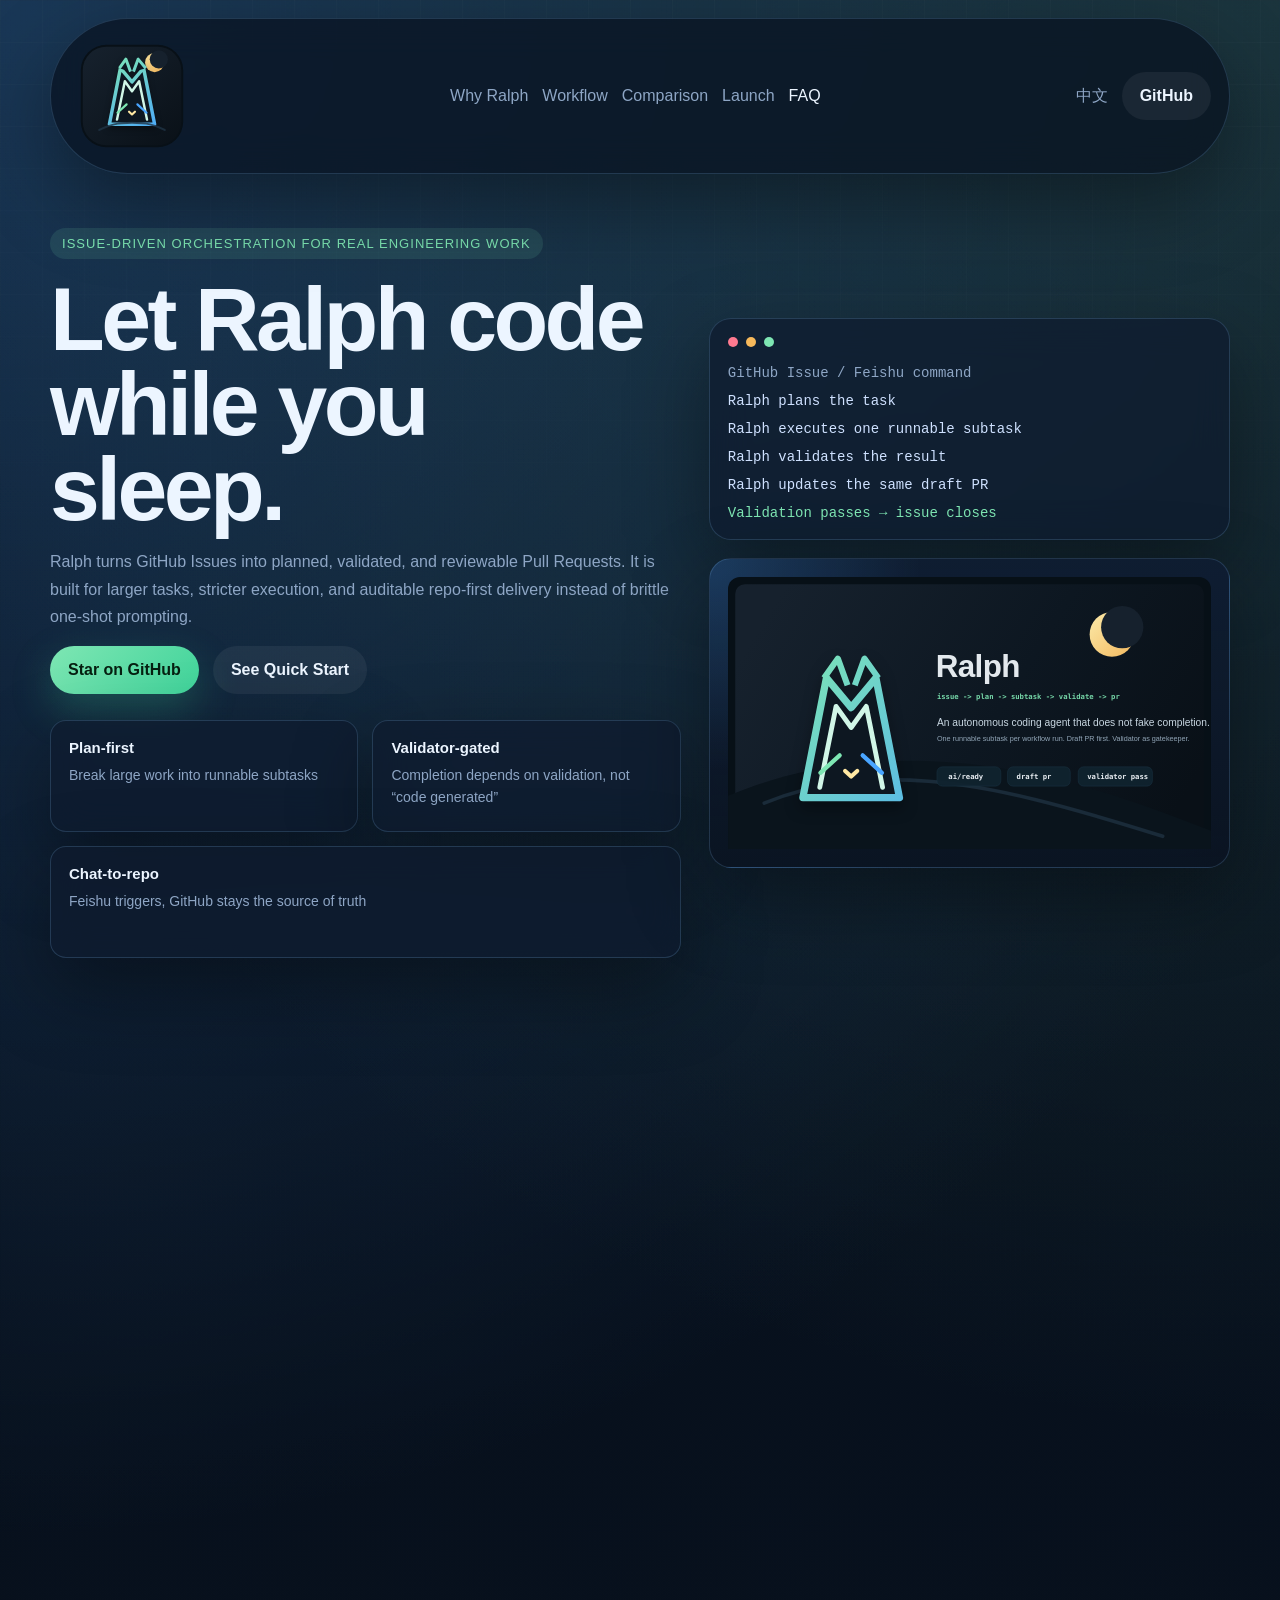
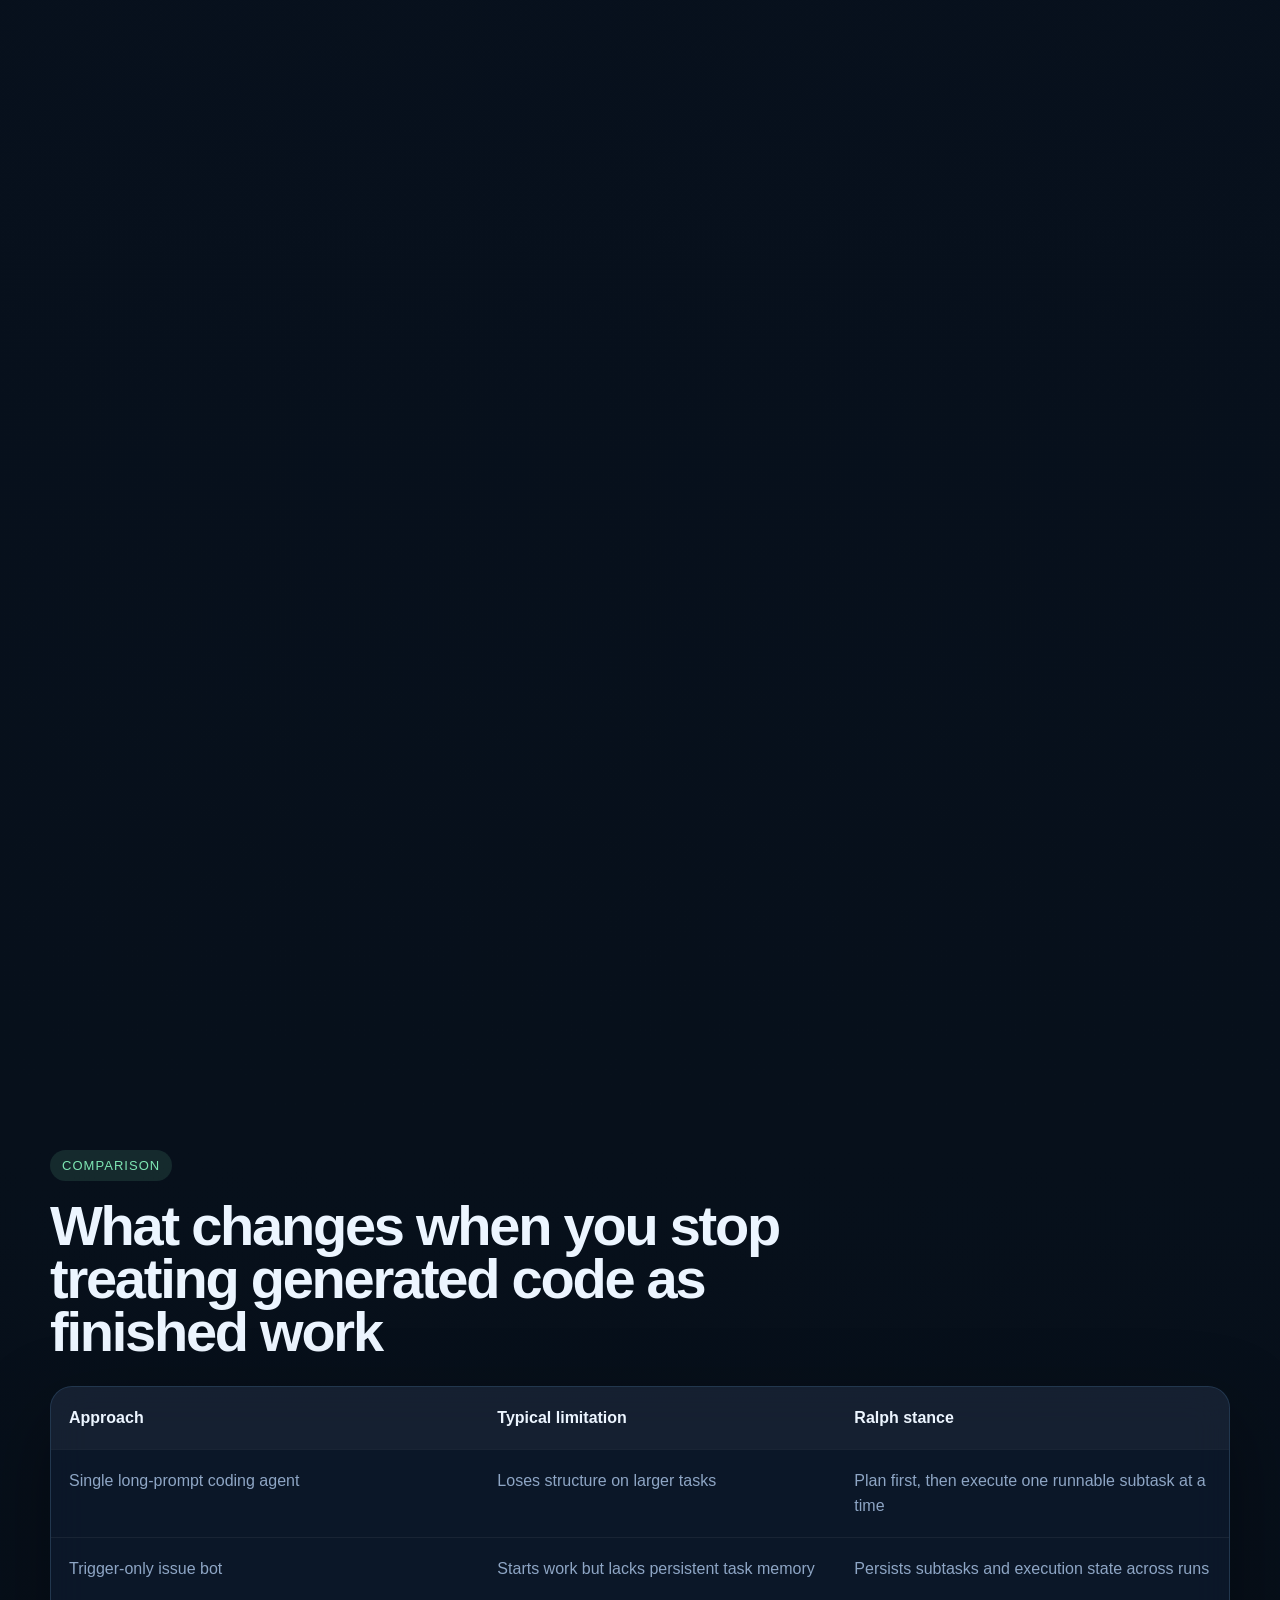
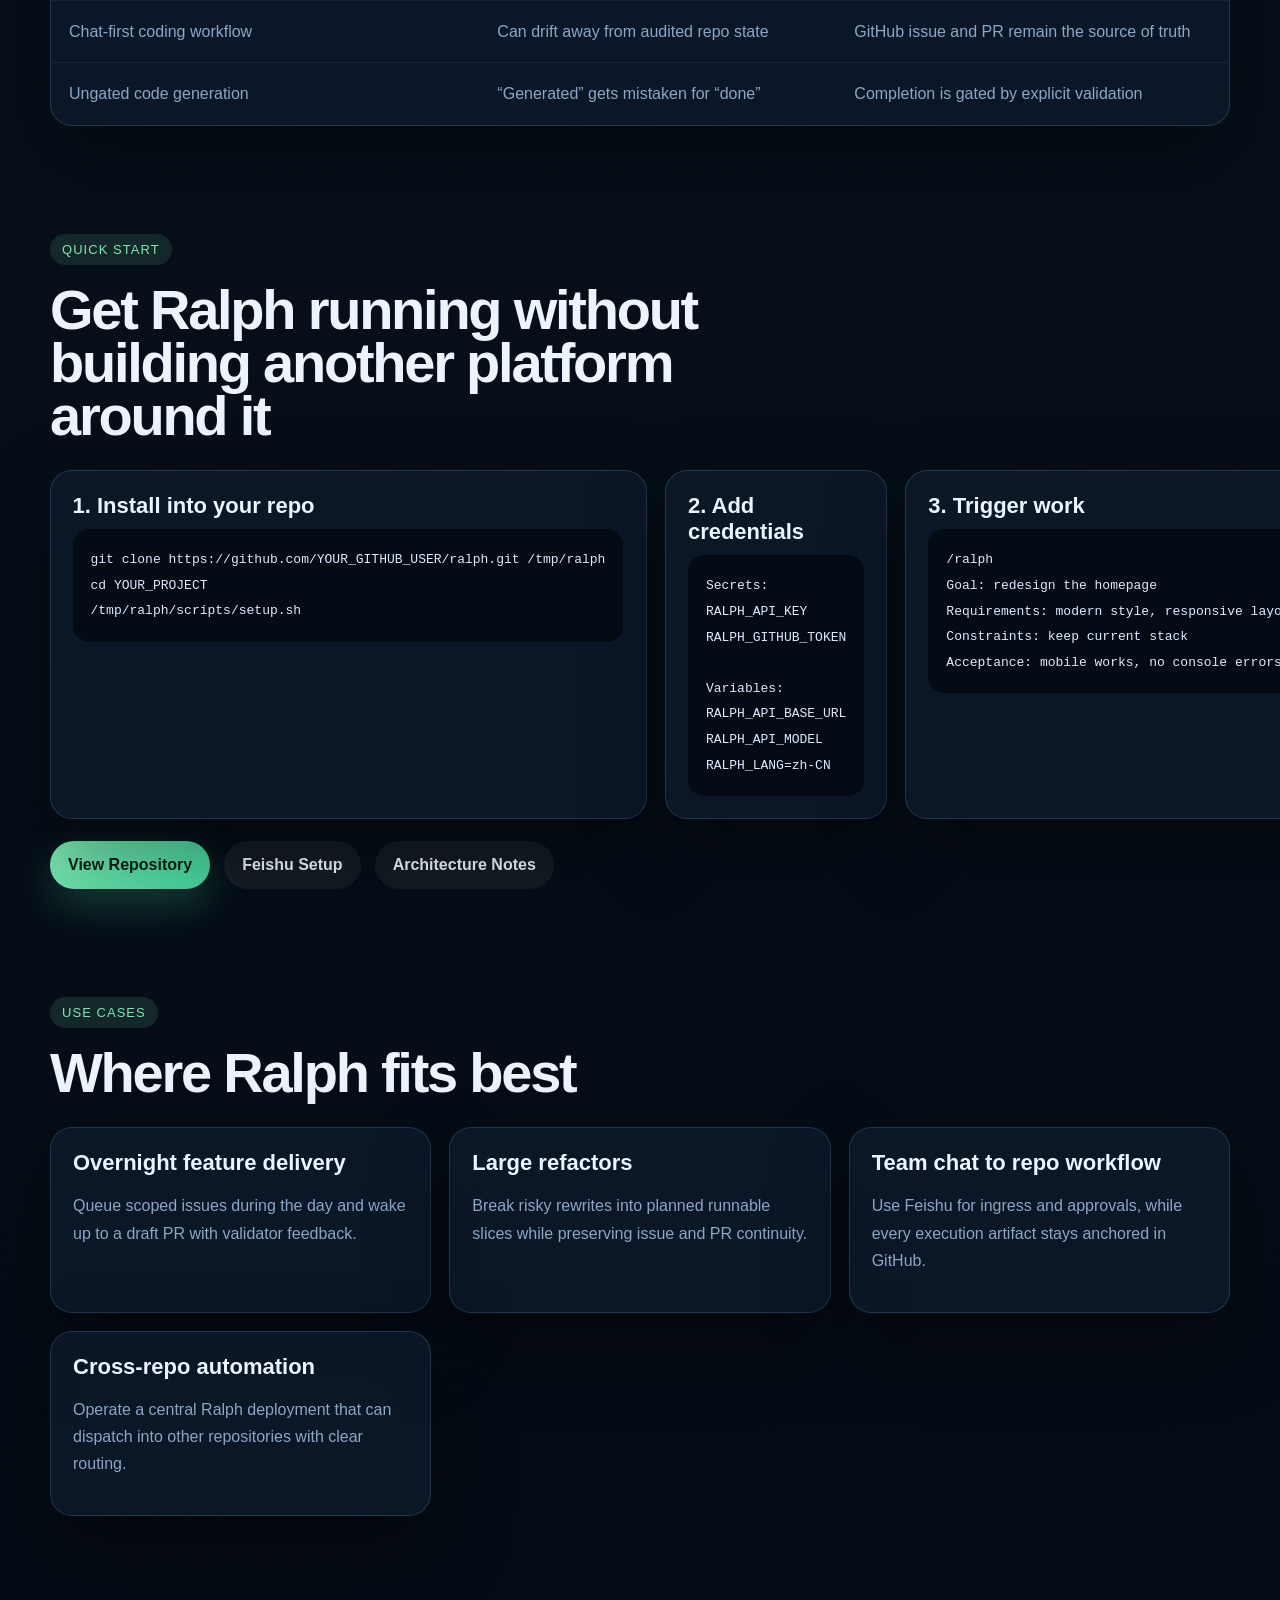
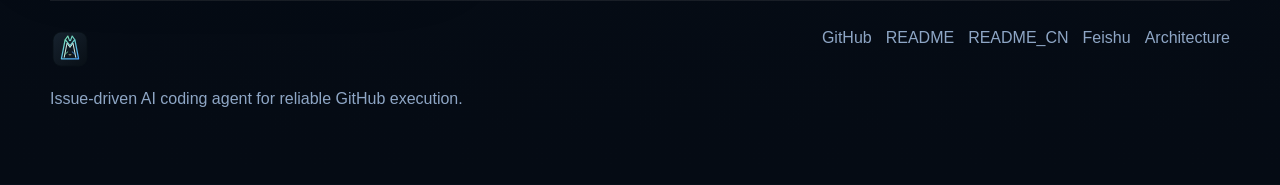
==== docs/index.html @ e4748a73 "feat: add GitHub Pages product site" ====
<!DOCTYPE html>
<html lang="en">
  <head>
    <meta charset="utf-8" />
    <meta name="viewport" content="width=device-width, initial-scale=1" />
    <title>Ralph | Issue-Driven AI Coding Agent</title>
    <meta
      name="description"
      content="Ralph turns GitHub Issues into planned, validated, and reviewable Pull Requests with a stricter engineering loop."
    />
    <meta property="og:title" content="Ralph | Issue-Driven AI Coding Agent" />
    <meta
      property="og:description"
      content="Plan first, execute one runnable subtask per run, validate before completion, and keep GitHub as the source of truth."
    />
    <meta property="og:type" content="website" />
    <meta property="og:image" content="./brand/png/ralph-social.png" />
    <meta name="theme-color" content="#08111f" />
    <link rel="icon" href="./brand/ralph-mark.svg" type="image/svg+xml" />
    <link rel="stylesheet" href="./styles.css" />
  </head>
  <body>
    <div class="site-shell">
      <header class="topbar" id="top">
        <a class="brand" href="#top" aria-label="Ralph home">
          <img src="./brand/ralph-logo.svg" alt="Ralph" />
        </a>
        <button class="nav-toggle" type="button" aria-expanded="false" aria-label="Toggle navigation">
          <span></span>
          <span></span>
        </button>
        <nav class="nav">
          <a href="#why">Why Ralph</a>
          <a href="#workflow">Workflow</a>
          <a href="#comparison">Comparison</a>
          <a href="#launch">Launch</a>
          <a href="#faq">FAQ</a>
        </nav>
        <div class="topbar-actions">
          <a class="ghost-link" href="../README_CN.md">中文</a>
          <a class="button button-secondary" href="https://github.com/BearstOzawa/ralph">GitHub</a>
        </div>
      </header>

      <main>
        <section class="hero section reveal" id="hero">
          <div class="hero-copy">
            <div class="eyebrow">Issue-driven orchestration for real engineering work</div>
            <h1>Let Ralph code while you sleep.</h1>
            <p class="hero-text">
              Ralph turns GitHub Issues into planned, validated, and reviewable Pull Requests. It is built for
              larger tasks, stricter execution, and auditable repo-first delivery instead of brittle one-shot prompting.
            </p>
            <div class="hero-actions">
              <a class="button" href="https://github.com/BearstOzawa/ralph">Star on GitHub</a>
              <a class="button button-secondary" href="#launch">See Quick Start</a>
            </div>
            <ul class="hero-meta">
              <li><strong>Plan-first</strong><span>Break large work into runnable subtasks</span></li>
              <li><strong>Validator-gated</strong><span>Completion depends on validation, not “code generated”</span></li>
              <li><strong>Chat-to-repo</strong><span>Feishu triggers, GitHub stays the source of truth</span></li>
            </ul>
          </div>
          <div class="hero-panel">
            <div class="hero-card terminal-card">
              <div class="terminal-bar">
                <span></span><span></span><span></span>
              </div>
              <div class="terminal-body">
                <div class="terminal-line dim">GitHub Issue / Feishu command</div>
                <div class="terminal-line">Ralph plans the task</div>
                <div class="terminal-line">Ralph executes one runnable subtask</div>
                <div class="terminal-line">Ralph validates the result</div>
                <div class="terminal-line">Ralph updates the same draft PR</div>
                <div class="terminal-line accent">Validation passes → issue closes</div>
              </div>
            </div>
            <div class="hero-card image-card">
              <img src="./brand/ralph-hero.svg" alt="Ralph hero artwork" />
            </div>
          </div>
        </section>

        <section class="trust section reveal">
          <div class="stat">
            <span class="stat-value">Issue → PR</span>
            <span class="stat-label">A stricter engineering loop instead of a long prompt run</span>
          </div>
          <div class="stat">
            <span class="stat-value">Single runnable subtask</span>
            <span class="stat-label">Each workflow run advances one concrete step</span>
          </div>
          <div class="stat">
            <span class="stat-value">GitHub as source of truth</span>
            <span class="stat-label">Issues and PRs remain auditable at every stage</span>
          </div>
        </section>

        <section class="section reveal" id="why">
          <div class="section-heading">
            <div class="eyebrow">Why Ralph</div>
            <h2>Built for bigger tasks than a single friendly LLM loop can reliably handle</h2>
            <p>
              Ralph uses a stricter execution model: plan first, execute one runnable subtask per run, persist state,
              keep the same PR alive, and only declare success when validation passes.
            </p>
          </div>
          <div class="feature-grid">
            <article class="feature-card">
              <h3>Validator-first completion</h3>
              <p>A branch with commits is not success. Ralph gates completion on explicit validation output.</p>
            </article>
            <article class="feature-card">
              <h3>Incremental orchestration</h3>
              <p>Large tasks become runnable slices, reducing the chance of a brittle all-at-once rewrite.</p>
            </article>
            <article class="feature-card">
              <h3>Draft PR first</h3>
              <p>Work becomes visible early without pretending the task is done.</p>
            </article>
            <article class="feature-card">
              <h3>Cross-repo ready</h3>
              <p>A central Ralph deployment can dispatch to another target repo and keep routing attached.</p>
            </article>
            <article class="feature-card">
              <h3>Feishu ingress</h3>
              <p>Create, approve, reject, and track tasks from chat while GitHub remains the execution truth.</p>
            </article>
            <article class="feature-card">
              <h3>Stateful by design</h3>
              <p>Subtasks and execution snapshots persist across workflow runs, not just inside logs.</p>
            </article>
          </div>
        </section>

        <section class="section reveal" id="workflow">
          <div class="section-heading">
            <div class="eyebrow">Workflow</div>
            <h2>A practical loop for issue-driven automation</h2>
          </div>
          <div class="workflow-grid">
            <article class="workflow-step">
              <span>01</span>
              <h3>Create an issue or send a Feishu command</h3>
              <p>Describe the goal, requirements, constraints, and acceptance criteria.</p>
            </article>
            <article class="workflow-step">
              <span>02</span>
              <h3>Generate an execution plan</h3>
              <p>Ralph decomposes larger work into subtasks and can pause for approval.</p>
            </article>
            <article class="workflow-step">
              <span>03</span>
              <h3>Execute one runnable subtask</h3>
              <p>Each run makes one defensible change instead of trying to finish the whole project at once.</p>
            </article>
            <article class="workflow-step">
              <span>04</span>
              <h3>Validate, update PR, continue</h3>
              <p>The same draft PR evolves until validation passes and the issue is ready to close.</p>
            </article>
          </div>
          <div class="architecture-card">
            <div class="arch-node">User / Team</div>
            <div class="arch-arrow"></div>
            <div class="arch-node">GitHub Issue / Feishu</div>
            <div class="arch-arrow"></div>
            <div class="arch-node">GitHub Actions</div>
            <div class="arch-arrow"></div>
            <div class="arch-node">Planner → Execution → Validator → PR</div>
          </div>
        </section>

        <section class="section reveal" id="comparison">
          <div class="section-heading">
            <div class="eyebrow">Comparison</div>
            <h2>What changes when you stop treating generated code as finished work</h2>
          </div>
          <div class="comparison-table">
            <div class="table-row table-head">
              <div>Approach</div>
              <div>Typical limitation</div>
              <div>Ralph stance</div>
            </div>
            <div class="table-row">
              <div>Single long-prompt coding agent</div>
              <div>Loses structure on larger tasks</div>
              <div>Plan first, then execute one runnable subtask at a time</div>
            </div>
            <div class="table-row">
              <div>Trigger-only issue bot</div>
              <div>Starts work but lacks persistent task memory</div>
              <div>Persists subtasks and execution state across runs</div>
            </div>
            <div class="table-row">
              <div>Chat-first coding workflow</div>
              <div>Can drift away from audited repo state</div>
              <div>GitHub issue and PR remain the source of truth</div>
            </div>
            <div class="table-row">
              <div>Ungated code generation</div>
              <div>“Generated” gets mistaken for “done”</div>
              <div>Completion is gated by explicit validation</div>
            </div>
          </div>
        </section>

        <section class="section reveal" id="launch">
          <div class="section-heading">
            <div class="eyebrow">Quick Start</div>
            <h2>Get Ralph running without building another platform around it</h2>
          </div>
          <div class="launch-grid">
            <article class="launch-card">
              <h3>1. Install into your repo</h3>
              <pre><code>git clone https://github.com/YOUR_GITHUB_USER/ralph.git /tmp/ralph
cd YOUR_PROJECT
/tmp/ralph/scripts/setup.sh</code></pre>
            </article>
            <article class="launch-card">
              <h3>2. Add credentials</h3>
              <pre><code>Secrets:
RALPH_API_KEY
RALPH_GITHUB_TOKEN

Variables:
RALPH_API_BASE_URL
RALPH_API_MODEL
RALPH_LANG=zh-CN</code></pre>
            </article>
            <article class="launch-card">
              <h3>3. Trigger work</h3>
              <pre><code>/ralph
Goal: redesign the homepage
Requirements: modern style, responsive layout
Constraints: keep current stack
Acceptance: mobile works, no console errors</code></pre>
            </article>
          </div>
          <div class="cta-strip">
            <a class="button" href="https://github.com/BearstOzawa/ralph">View Repository</a>
            <a class="button button-secondary" href="../feishu/README.md">Feishu Setup</a>
            <a class="button button-secondary" href="./rearchitecture-plan.md">Architecture Notes</a>
          </div>
        </section>

        <section class="section reveal" id="faq">
          <div class="section-heading">
            <div class="eyebrow">Use Cases</div>
            <h2>Where Ralph fits best</h2>
          </div>
          <div class="faq-grid">
            <article class="faq-card">
              <h3>Overnight feature delivery</h3>
              <p>Queue scoped issues during the day and wake up to a draft PR with validator feedback.</p>
            </article>
            <article class="faq-card">
              <h3>Large refactors</h3>
              <p>Break risky rewrites into planned runnable slices while preserving issue and PR continuity.</p>
            </article>
            <article class="faq-card">
              <h3>Team chat to repo workflow</h3>
              <p>Use Feishu for ingress and approvals, while every execution artifact stays anchored in GitHub.</p>
            </article>
            <article class="faq-card">
              <h3>Cross-repo automation</h3>
              <p>Operate a central Ralph deployment that can dispatch into other repositories with clear routing.</p>
            </article>
          </div>
        </section>
      </main>

      <footer class="footer">
        <div>
          <img src="./brand/ralph-mark.svg" alt="" />
          <p>Issue-driven AI coding agent for reliable GitHub execution.</p>
        </div>
        <div class="footer-links">
          <a href="https://github.com/BearstOzawa/ralph">GitHub</a>
          <a href="../README.md">README</a>
          <a href="../README_CN.md">README_CN</a>
          <a href="../feishu/README.md">Feishu</a>
          <a href="./rearchitecture-plan.md">Architecture</a>
        </div>
      </footer>
    </div>

    <script src="./app.js"></script>
  </body>
</html>
---- docs/styles.css ----
:root {
  --bg: #08111f;
  --bg-soft: #101d31;
  --panel: rgba(14, 27, 46, 0.72);
  --panel-strong: rgba(16, 32, 54, 0.92);
  --border: rgba(141, 197, 255, 0.18);
  --text: #ecf5ff;
  --muted: #8ea6c5;
  --primary: #7ee6b3;
  --primary-strong: #3fd39a;
  --accent: #49a5ff;
  --warm: #f7b95b;
  --shadow: 0 30px 80px rgba(0, 0, 0, 0.38);
  --radius-xl: 30px;
  --radius-lg: 22px;
  --radius-md: 16px;
  --content: 1180px;
}

* {
  box-sizing: border-box;
}

html {
  scroll-behavior: smooth;
}

body {
  margin: 0;
  color: var(--text);
  background:
    radial-gradient(circle at top left, rgba(73, 165, 255, 0.24), transparent 30%),
    radial-gradient(circle at top right, rgba(126, 230, 179, 0.14), transparent 28%),
    linear-gradient(180deg, #08111f 0%, #07101b 55%, #050b14 100%);
  font-family: "Inter", "Segoe UI", sans-serif;
}

body::before {
  content: "";
  position: fixed;
  inset: 0;
  pointer-events: none;
  background-image:
    linear-gradient(rgba(255, 255, 255, 0.03) 1px, transparent 1px),
    linear-gradient(90deg, rgba(255, 255, 255, 0.03) 1px, transparent 1px);
  background-size: 42px 42px;
  mask-image: linear-gradient(180deg, rgba(0, 0, 0, 0.55), transparent 80%);
}

a {
  color: inherit;
  text-decoration: none;
}

img {
  max-width: 100%;
  display: block;
}

.site-shell {
  width: min(calc(100% - 32px), var(--content));
  margin: 0 auto;
  padding-bottom: 48px;
}

.topbar {
  position: sticky;
  top: 18px;
  z-index: 10;
  display: flex;
  align-items: center;
  justify-content: space-between;
  gap: 24px;
  margin-top: 18px;
  padding: 14px 18px;
  border: 1px solid var(--border);
  border-radius: 999px;
  background: rgba(8, 17, 31, 0.72);
  backdrop-filter: blur(18px);
  box-shadow: var(--shadow);
}

.brand img {
  width: 126px;
}

.nav,
.topbar-actions,
.hero-actions,
.cta-strip,
.footer-links,
.hero-meta {
  display: flex;
  align-items: center;
  gap: 14px;
}

.nav a,
.ghost-link,
.footer-links a {
  color: var(--muted);
  transition: color 160ms ease;
}

.nav a:hover,
.nav a.is-active,
.ghost-link:hover,
.footer-links a:hover {
  color: var(--text);
}

.nav-toggle {
  display: none;
  flex-direction: column;
  gap: 5px;
  border: 0;
  background: transparent;
  padding: 0;
}

.nav-toggle span {
  width: 20px;
  height: 2px;
  background: var(--text);
  border-radius: 999px;
}

.section {
  padding: 54px 0;
}

.hero {
  display: grid;
  grid-template-columns: 1.15fr 0.95fr;
  gap: 28px;
  align-items: center;
  min-height: calc(100vh - 138px);
}

.eyebrow {
  display: inline-flex;
  padding: 8px 12px;
  border-radius: 999px;
  background: rgba(126, 230, 179, 0.12);
  color: var(--primary);
  font-size: 13px;
  letter-spacing: 0.08em;
  text-transform: uppercase;
}

.hero h1,
.section-heading h2 {
  margin: 18px 0 12px;
  line-height: 0.95;
  letter-spacing: -0.04em;
}

.hero h1 {
  max-width: 12ch;
  font-size: clamp(52px, 7vw, 94px);
}

.hero-text,
.section-heading p,
.feature-card p,
.workflow-step p,
.faq-card p,
.footer p {
  color: var(--muted);
  line-height: 1.7;
}

.hero-meta {
  flex-wrap: wrap;
  list-style: none;
  padding: 0;
  margin: 26px 0 0;
}

.hero-meta li,
.stat,
.feature-card,
.workflow-step,
.launch-card,
.faq-card,
.hero-card,
.architecture-card,
.comparison-table {
  border: 1px solid var(--border);
  background: var(--panel);
  backdrop-filter: blur(18px);
  box-shadow: var(--shadow);
}

.hero-meta li {
  flex: 1 1 220px;
  min-height: 112px;
  padding: 18px;
  border-radius: var(--radius-md);
}

.hero-meta strong {
  display: block;
  margin-bottom: 8px;
  font-size: 15px;
}

.hero-meta span {
  color: var(--muted);
  font-size: 14px;
  line-height: 1.6;
}

.hero-panel {
  position: relative;
  display: grid;
  gap: 18px;
}

.hero-card,
.feature-card,
.workflow-step,
.launch-card,
.faq-card {
  border-radius: var(--radius-lg);
}

.terminal-card {
  padding: 18px;
}

.terminal-bar {
  display: flex;
  gap: 8px;
  margin-bottom: 18px;
}

.terminal-bar span {
  width: 10px;
  height: 10px;
  border-radius: 50%;
  background: rgba(255, 255, 255, 0.24);
}

.terminal-bar span:nth-child(1) {
  background: #ff7a90;
}

.terminal-bar span:nth-child(2) {
  background: #f7b95b;
}

.terminal-bar span:nth-child(3) {
  background: #7ee6b3;
}

.terminal-body {
  display: grid;
  gap: 12px;
  font-family: "SFMono-Regular", Consolas, monospace;
  font-size: 14px;
}

.terminal-line {
  color: #cfe1ff;
}

.terminal-line.dim {
  color: var(--muted);
}

.terminal-line.accent {
  color: var(--primary);
}

.image-card {
  overflow: hidden;
  padding: 18px;
  background:
    radial-gradient(circle at top left, rgba(73, 165, 255, 0.22), transparent 35%),
    linear-gradient(180deg, rgba(15, 29, 50, 0.96), rgba(10, 19, 33, 0.9));
}

.trust,
.workflow-grid,
.launch-grid,
.faq-grid,
.feature-grid {
  display: grid;
  gap: 18px;
}

.trust {
  grid-template-columns: repeat(3, 1fr);
}

.stat {
  padding: 22px;
  border-radius: var(--radius-md);
}

.stat-value {
  display: block;
  margin-bottom: 10px;
  font-size: 22px;
  font-weight: 700;
}

.stat-label {
  color: var(--muted);
  line-height: 1.6;
}

.section-heading {
  max-width: 760px;
  margin-bottom: 28px;
}

.section-heading h2 {
  font-size: clamp(34px, 4.4vw, 56px);
}

.feature-grid {
  grid-template-columns: repeat(3, 1fr);
}

.feature-card,
.workflow-step,
.launch-card,
.faq-card {
  padding: 22px;
}

.feature-card h3,
.workflow-step h3,
.launch-card h3,
.faq-card h3 {
  margin: 0 0 10px;
  font-size: 22px;
}

.workflow-grid {
  grid-template-columns: repeat(4, 1fr);
}

.workflow-step span {
  display: inline-flex;
  width: 40px;
  height: 40px;
  align-items: center;
  justify-content: center;
  margin-bottom: 18px;
  border-radius: 12px;
  background: rgba(73, 165, 255, 0.16);
  color: var(--accent);
  font-weight: 700;
}

.architecture-card {
  display: grid;
  grid-template-columns: repeat(7, auto);
  align-items: center;
  justify-content: space-between;
  gap: 12px;
  margin-top: 22px;
  padding: 18px;
  border-radius: var(--radius-lg);
}

.arch-node {
  padding: 14px 16px;
  border-radius: 999px;
  background: rgba(255, 255, 255, 0.04);
  text-align: center;
}

.arch-arrow {
  height: 1px;
  min-width: 24px;
  background: linear-gradient(90deg, rgba(255,255,255,0.14), rgba(126,230,179,0.74));
}

.comparison-table {
  overflow: hidden;
  border-radius: var(--radius-lg);
}

.table-row {
  display: grid;
  grid-template-columns: 1.2fr 1fr 1.1fr;
}

.table-row > div {
  padding: 18px;
  border-top: 1px solid rgba(255, 255, 255, 0.06);
  color: var(--muted);
  line-height: 1.6;
}

.table-head > div {
  border-top: 0;
  color: var(--text);
  font-weight: 700;
  background: rgba(255, 255, 255, 0.04);
}

pre {
  margin: 0;
  padding: 18px;
  overflow: auto;
  border-radius: var(--radius-md);
  background: rgba(4, 11, 19, 0.92);
  color: #dbebff;
  font-family: "SFMono-Regular", Consolas, monospace;
  line-height: 1.6;
}

.launch-grid,
.faq-grid {
  grid-template-columns: repeat(3, 1fr);
}

.cta-strip {
  flex-wrap: wrap;
  margin-top: 22px;
}

.button {
  display: inline-flex;
  align-items: center;
  justify-content: center;
  min-height: 48px;
  padding: 0 18px;
  border-radius: 999px;
  background: linear-gradient(135deg, var(--primary), var(--primary-strong));
  color: #062011;
  font-weight: 700;
  box-shadow: 0 16px 40px rgba(63, 211, 154, 0.26);
}

.button:hover {
  transform: translateY(-1px);
}

.button-secondary {
  background: rgba(255, 255, 255, 0.06);
  color: var(--text);
  box-shadow: none;
}

.footer {
  display: flex;
  align-items: flex-start;
  justify-content: space-between;
  gap: 24px;
  margin-top: 30px;
  padding: 28px 0 8px;
  border-top: 1px solid rgba(255, 255, 255, 0.08);
}

.footer img {
  width: 40px;
  margin-bottom: 12px;
}

.reveal {
  opacity: 0;
  transform: translateY(28px);
  transition: opacity 420ms ease, transform 420ms ease;
}

.reveal.is-visible {
  opacity: 1;
  transform: translateY(0);
}

@media (max-width: 1080px) {
  .hero,
  .feature-grid,
  .workflow-grid,
  .launch-grid,
  .faq-grid,
  .trust {
    grid-template-columns: 1fr 1fr;
  }

  .hero {
    min-height: auto;
    padding-top: 40px;
  }

  .architecture-card {
    grid-template-columns: 1fr;
  }

  .arch-arrow {
    width: 1px;
    height: 28px;
    justify-self: center;
    background: linear-gradient(180deg, rgba(255,255,255,0.14), rgba(126,230,179,0.74));
  }
}

@media (max-width: 760px) {
  .site-shell {
    width: min(calc(100% - 20px), var(--content));
  }

  .topbar {
    flex-wrap: wrap;
    border-radius: 28px;
  }

  .nav-toggle {
    display: inline-flex;
    margin-left: auto;
  }

  .nav {
    display: none;
    width: 100%;
    flex-direction: column;
    align-items: flex-start;
    padding-top: 8px;
  }

  .topbar.is-open .nav {
    display: flex;
  }

  .topbar-actions {
    width: 100%;
    justify-content: space-between;
  }

  .hero,
  .feature-grid,
  .workflow-grid,
  .launch-grid,
  .faq-grid,
  .trust,
  .table-row {
    grid-template-columns: 1fr;
  }

  .hero h1 {
    max-width: none;
  }

  .footer,
  .hero-actions,
  .topbar-actions,
  .cta-strip {
    flex-direction: column;
    align-items: stretch;
  }

  .button {
    width: 100%;
  }
}
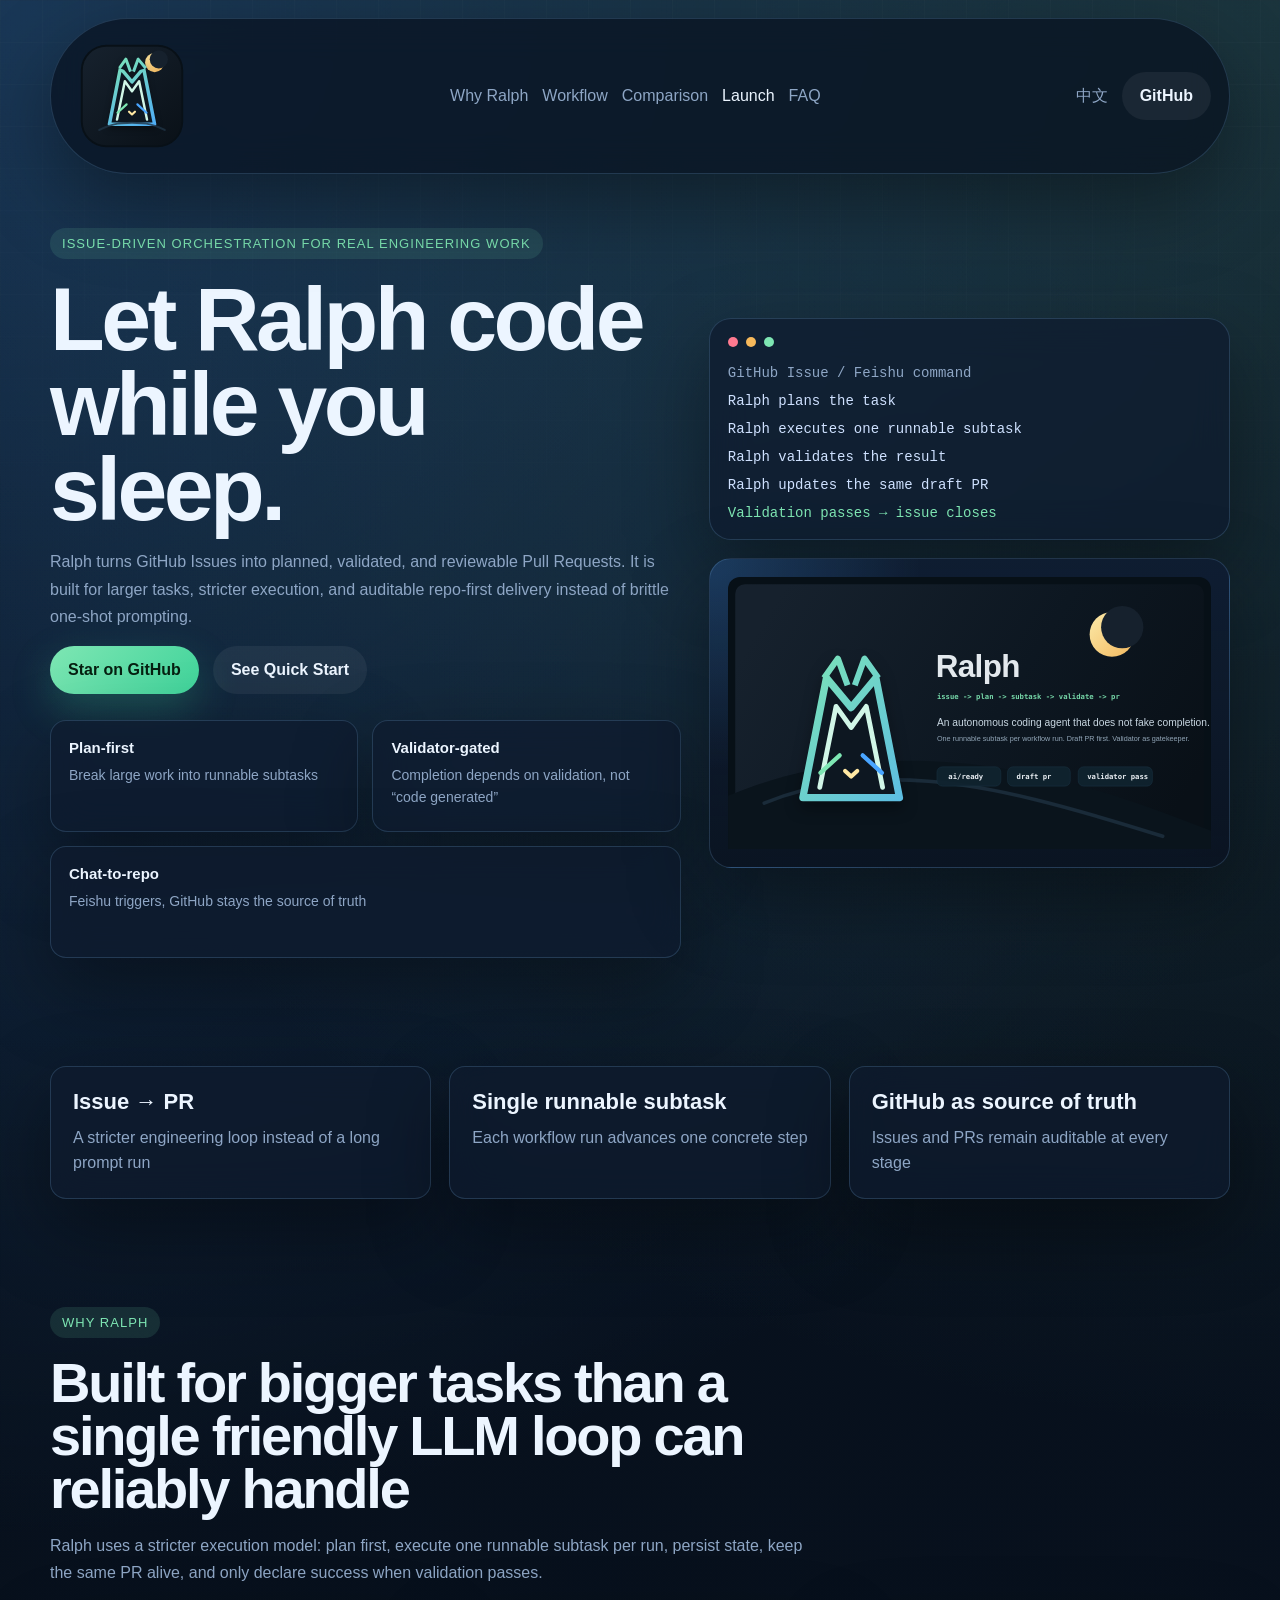
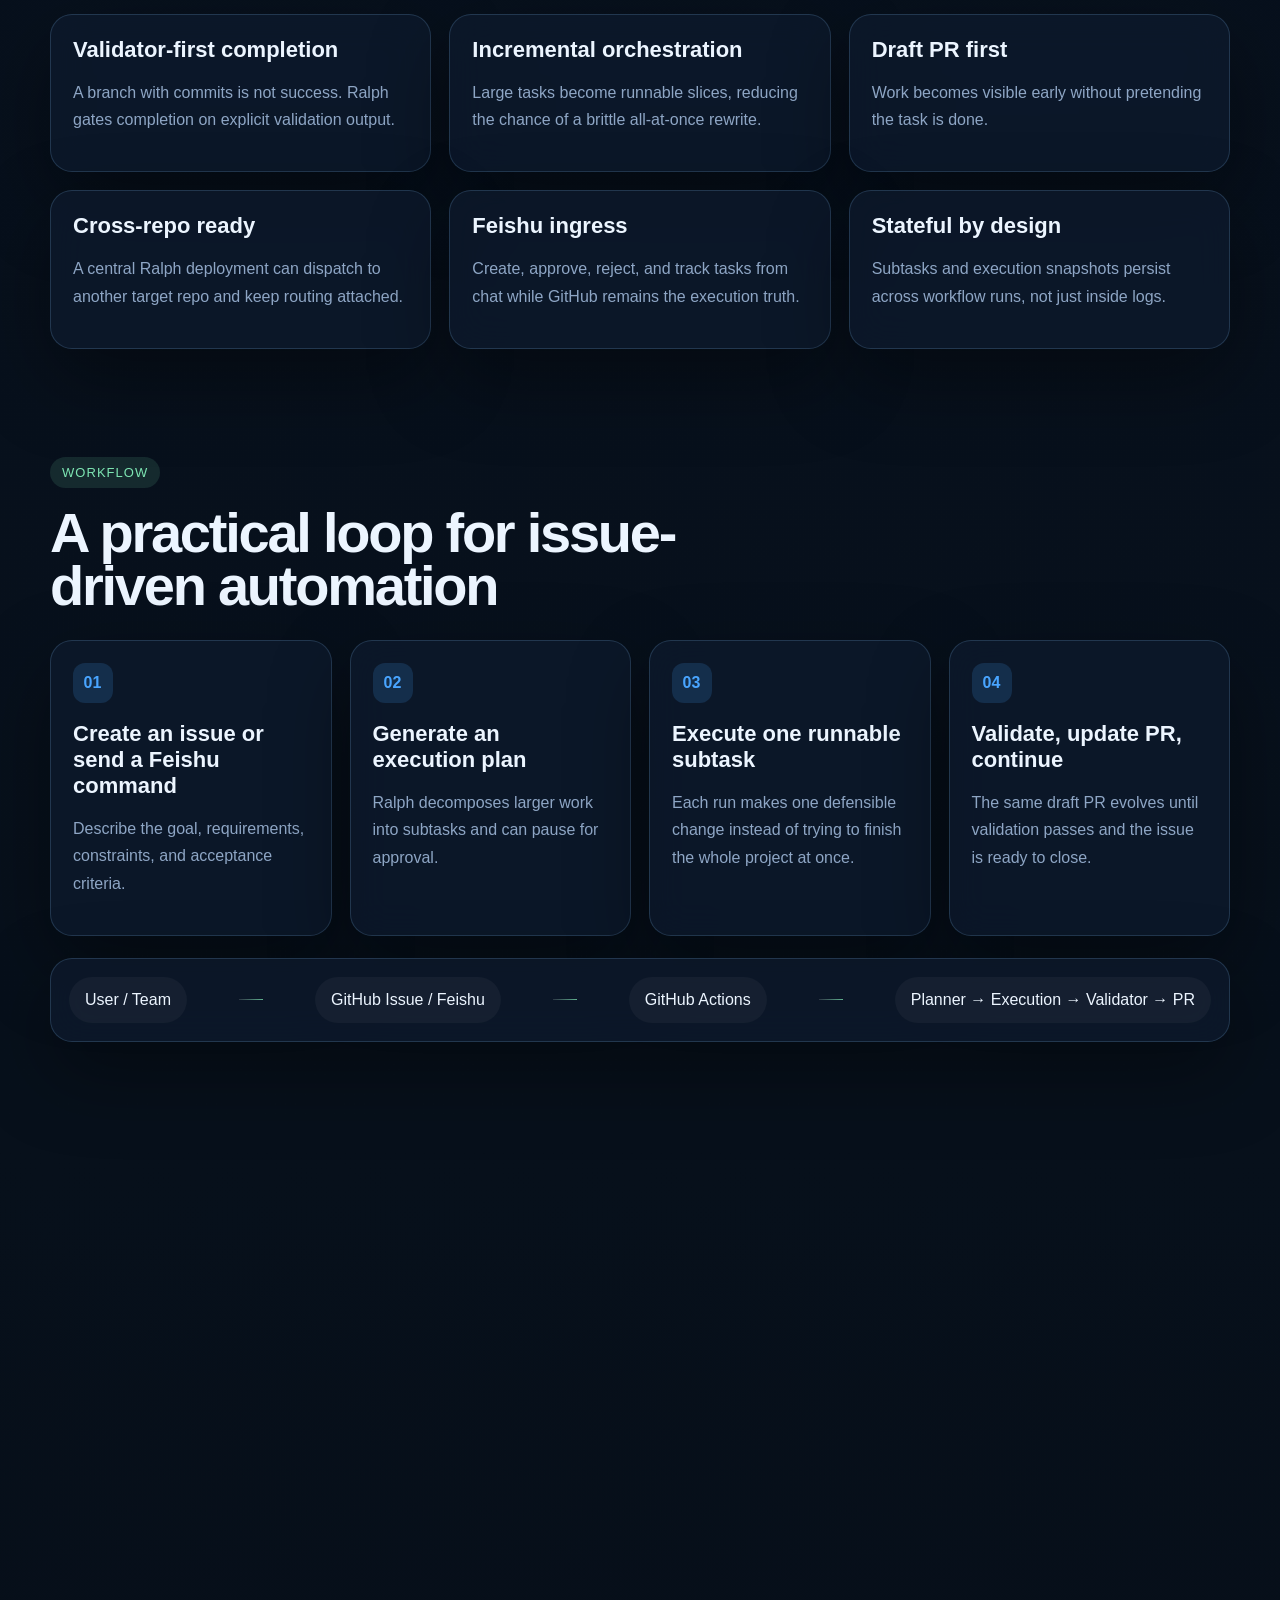
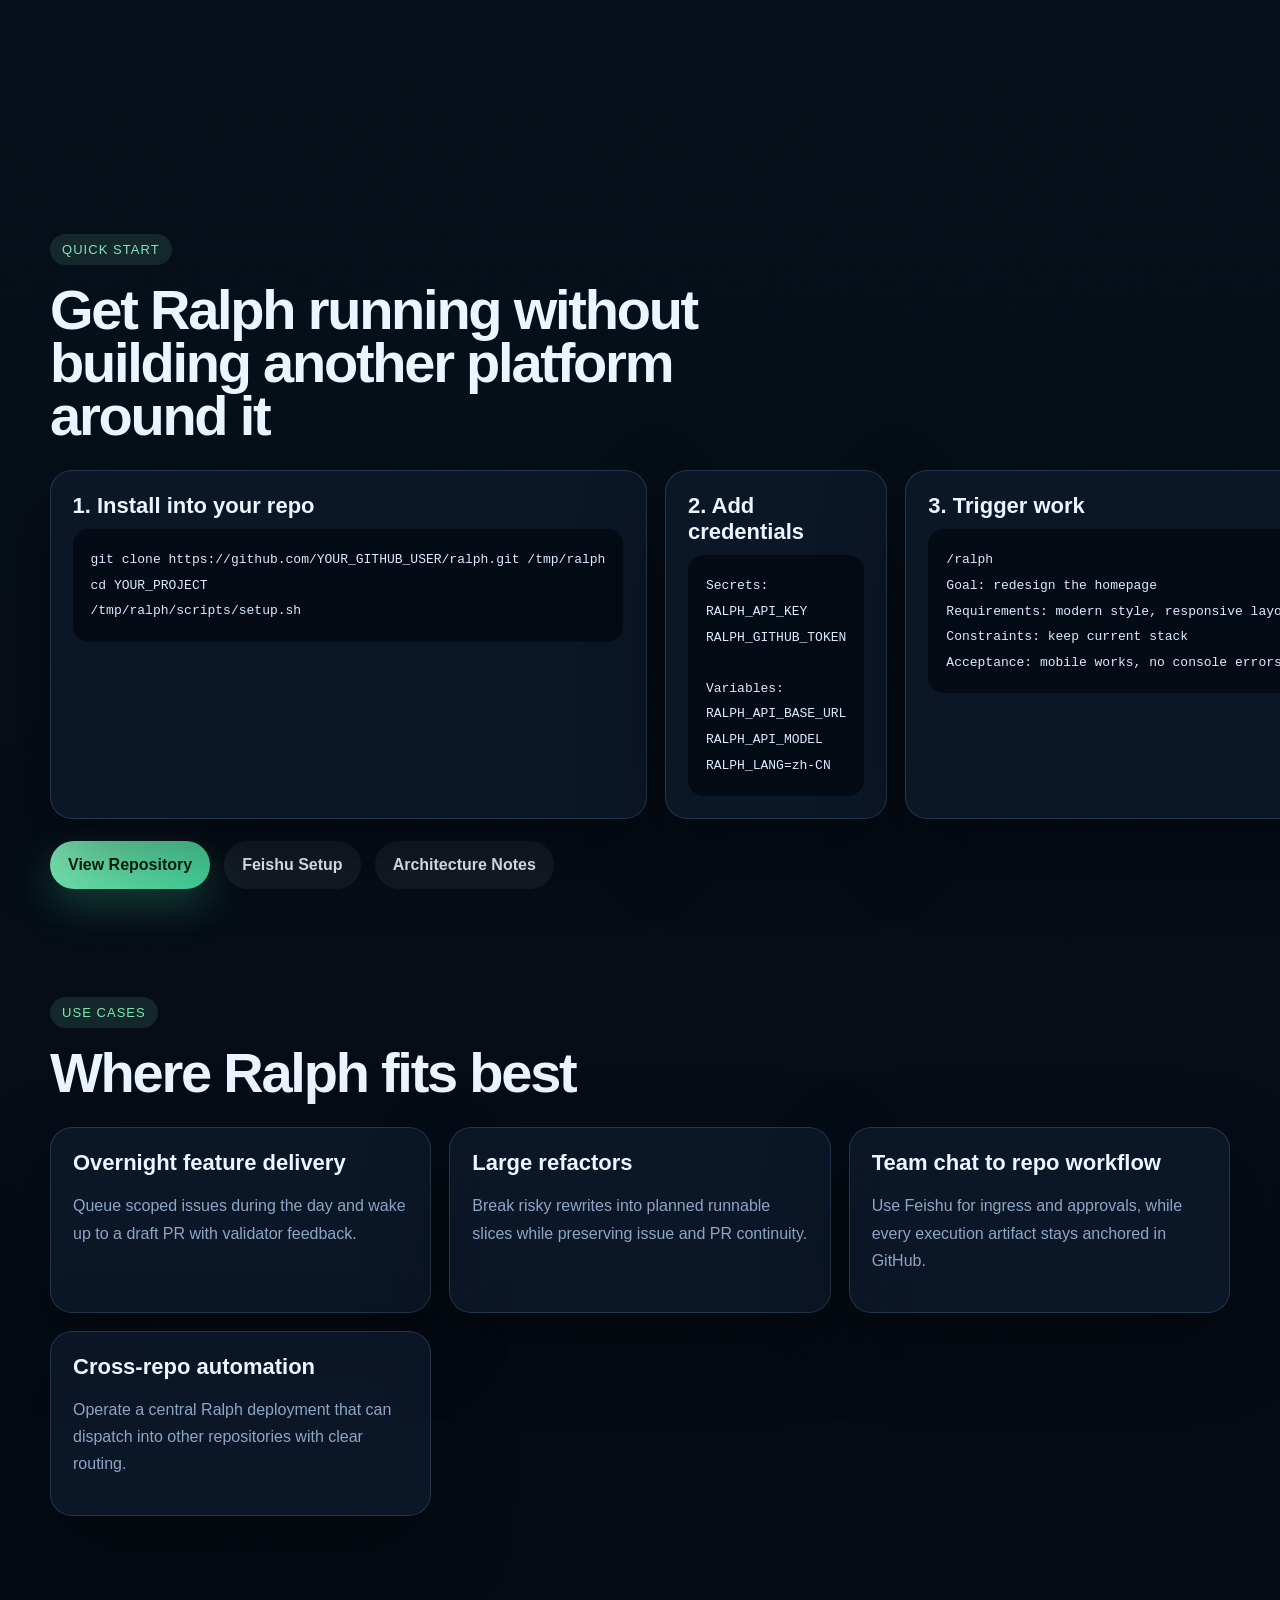
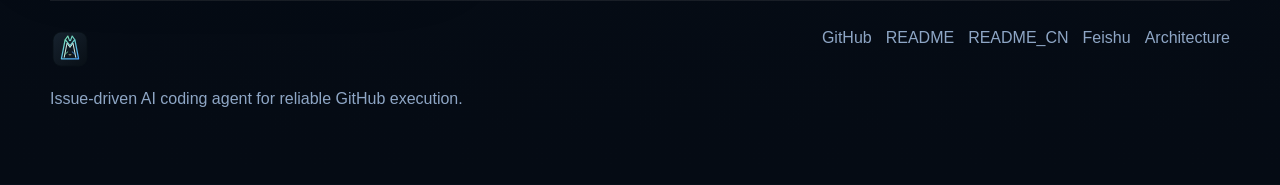
==== commit 856d2c5c: "fix: point site doc links to GitHub" ====
--- a/docs/index.html
+++ b/docs/index.html
@@ -37,7 +37,7 @@
           <a href="#faq">FAQ</a>
         </nav>
         <div class="topbar-actions">
-          <a class="ghost-link" href="../README_CN.md">中文</a>
+          <a class="ghost-link" href="https://github.com/BearstOzawa/ralph/blob/main/README_CN.md">中文</a>
           <a class="button button-secondary" href="https://github.com/BearstOzawa/ralph">GitHub</a>
         </div>
       </header>
@@ -239,8 +239,8 @@
           </div>
           <div class="cta-strip">
             <a class="button" href="https://github.com/BearstOzawa/ralph">View Repository</a>
-            <a class="button button-secondary" href="../feishu/README.md">Feishu Setup</a>
-            <a class="button button-secondary" href="./rearchitecture-plan.md">Architecture Notes</a>
+            <a class="button button-secondary" href="https://github.com/BearstOzawa/ralph/blob/main/feishu/README.md">Feishu Setup</a>
+            <a class="button button-secondary" href="https://github.com/BearstOzawa/ralph/blob/main/docs/rearchitecture-plan.md">Architecture Notes</a>
           </div>
         </section>
 
@@ -277,10 +277,10 @@
         </div>
         <div class="footer-links">
           <a href="https://github.com/BearstOzawa/ralph">GitHub</a>
-          <a href="../README.md">README</a>
-          <a href="../README_CN.md">README_CN</a>
-          <a href="../feishu/README.md">Feishu</a>
-          <a href="./rearchitecture-plan.md">Architecture</a>
+          <a href="https://github.com/BearstOzawa/ralph/blob/main/README.md">README</a>
+          <a href="https://github.com/BearstOzawa/ralph/blob/main/README_CN.md">README_CN</a>
+          <a href="https://github.com/BearstOzawa/ralph/blob/main/feishu/README.md">Feishu</a>
+          <a href="https://github.com/BearstOzawa/ralph/blob/main/docs/rearchitecture-plan.md">Architecture</a>
         </div>
       </footer>
     </div>
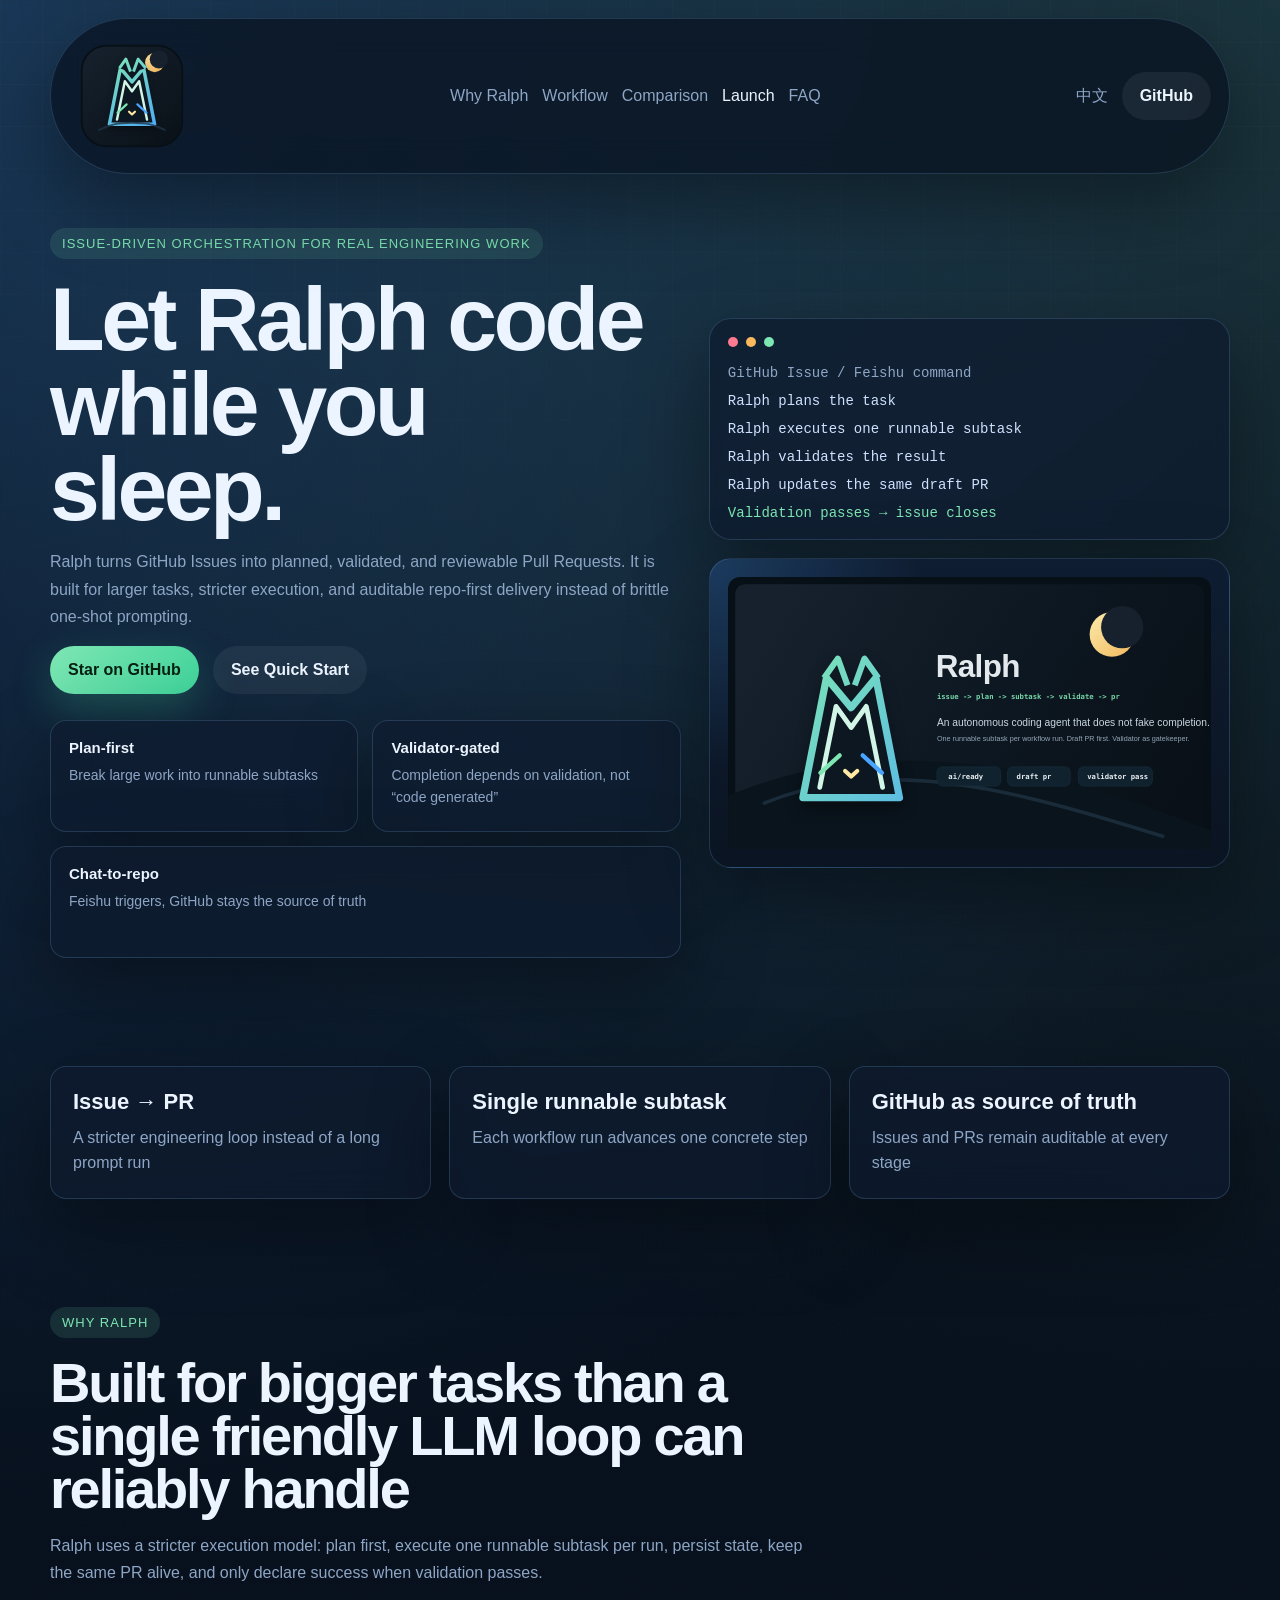
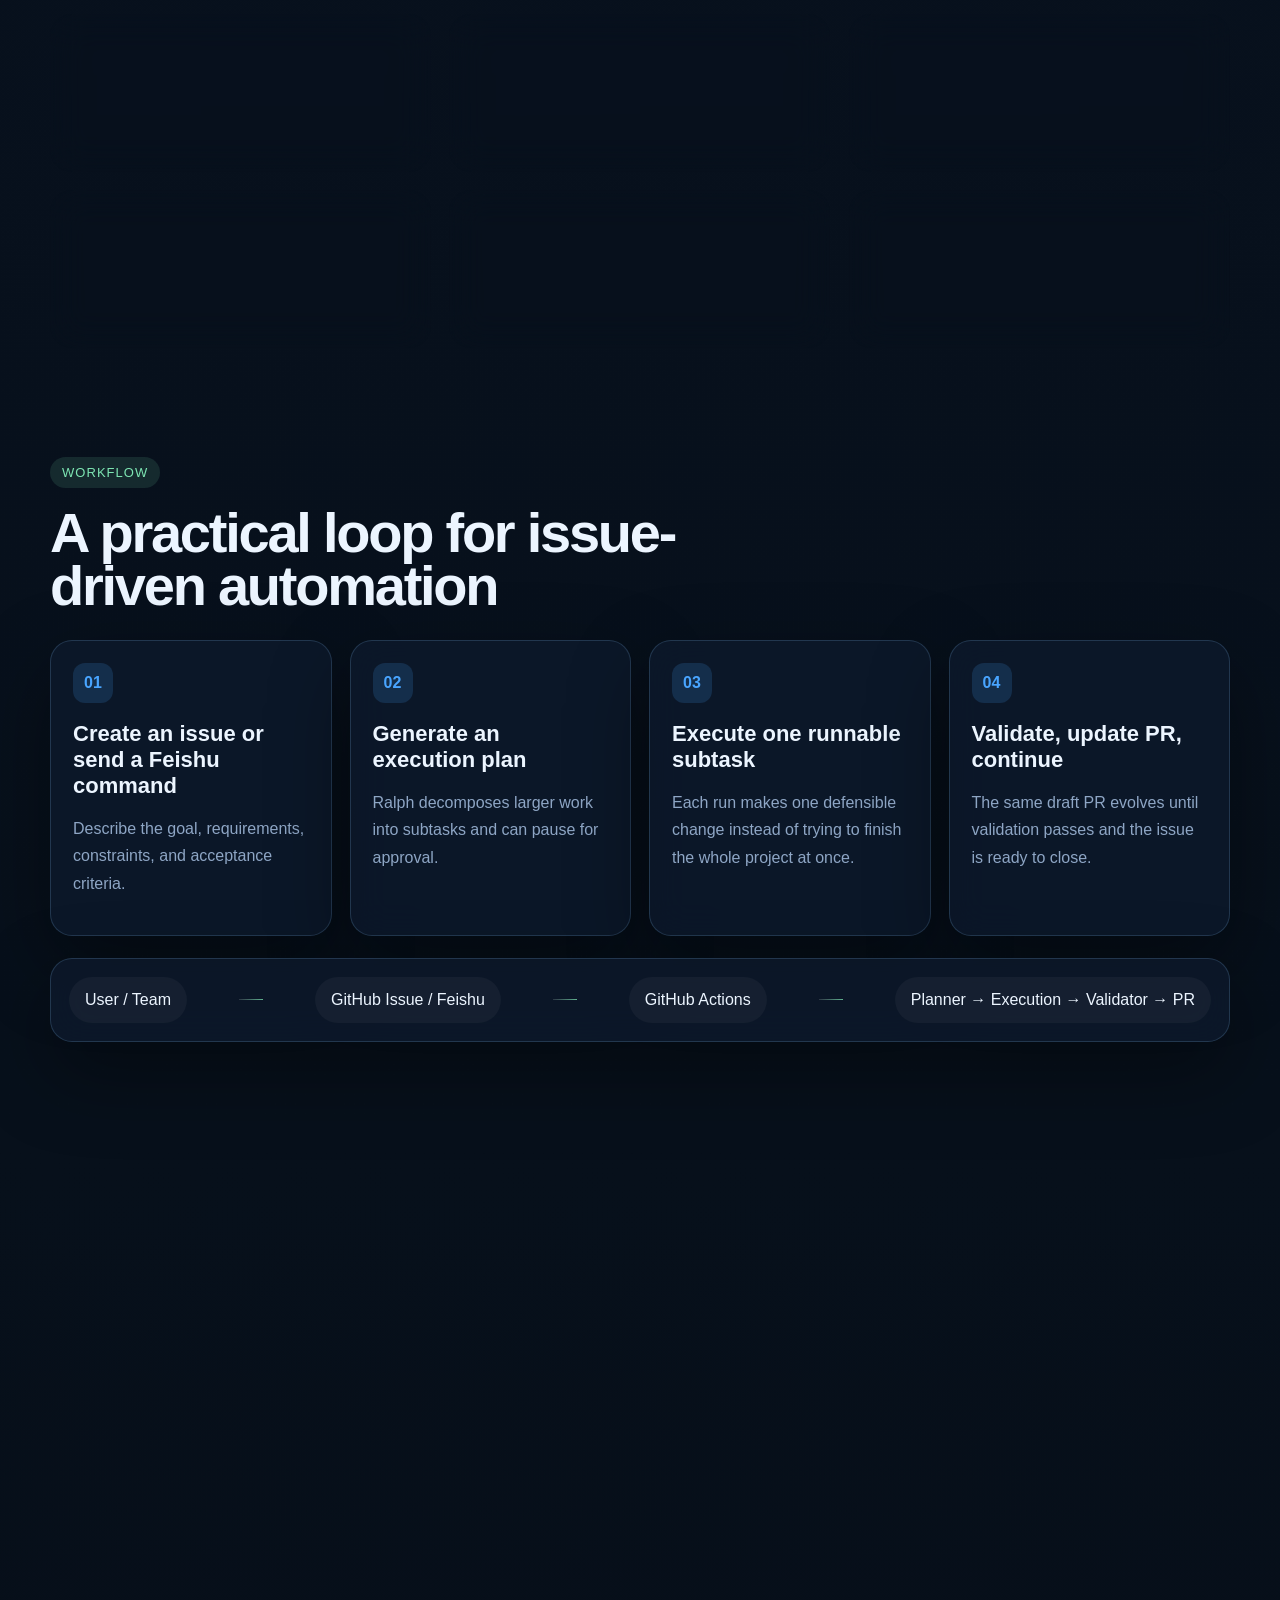
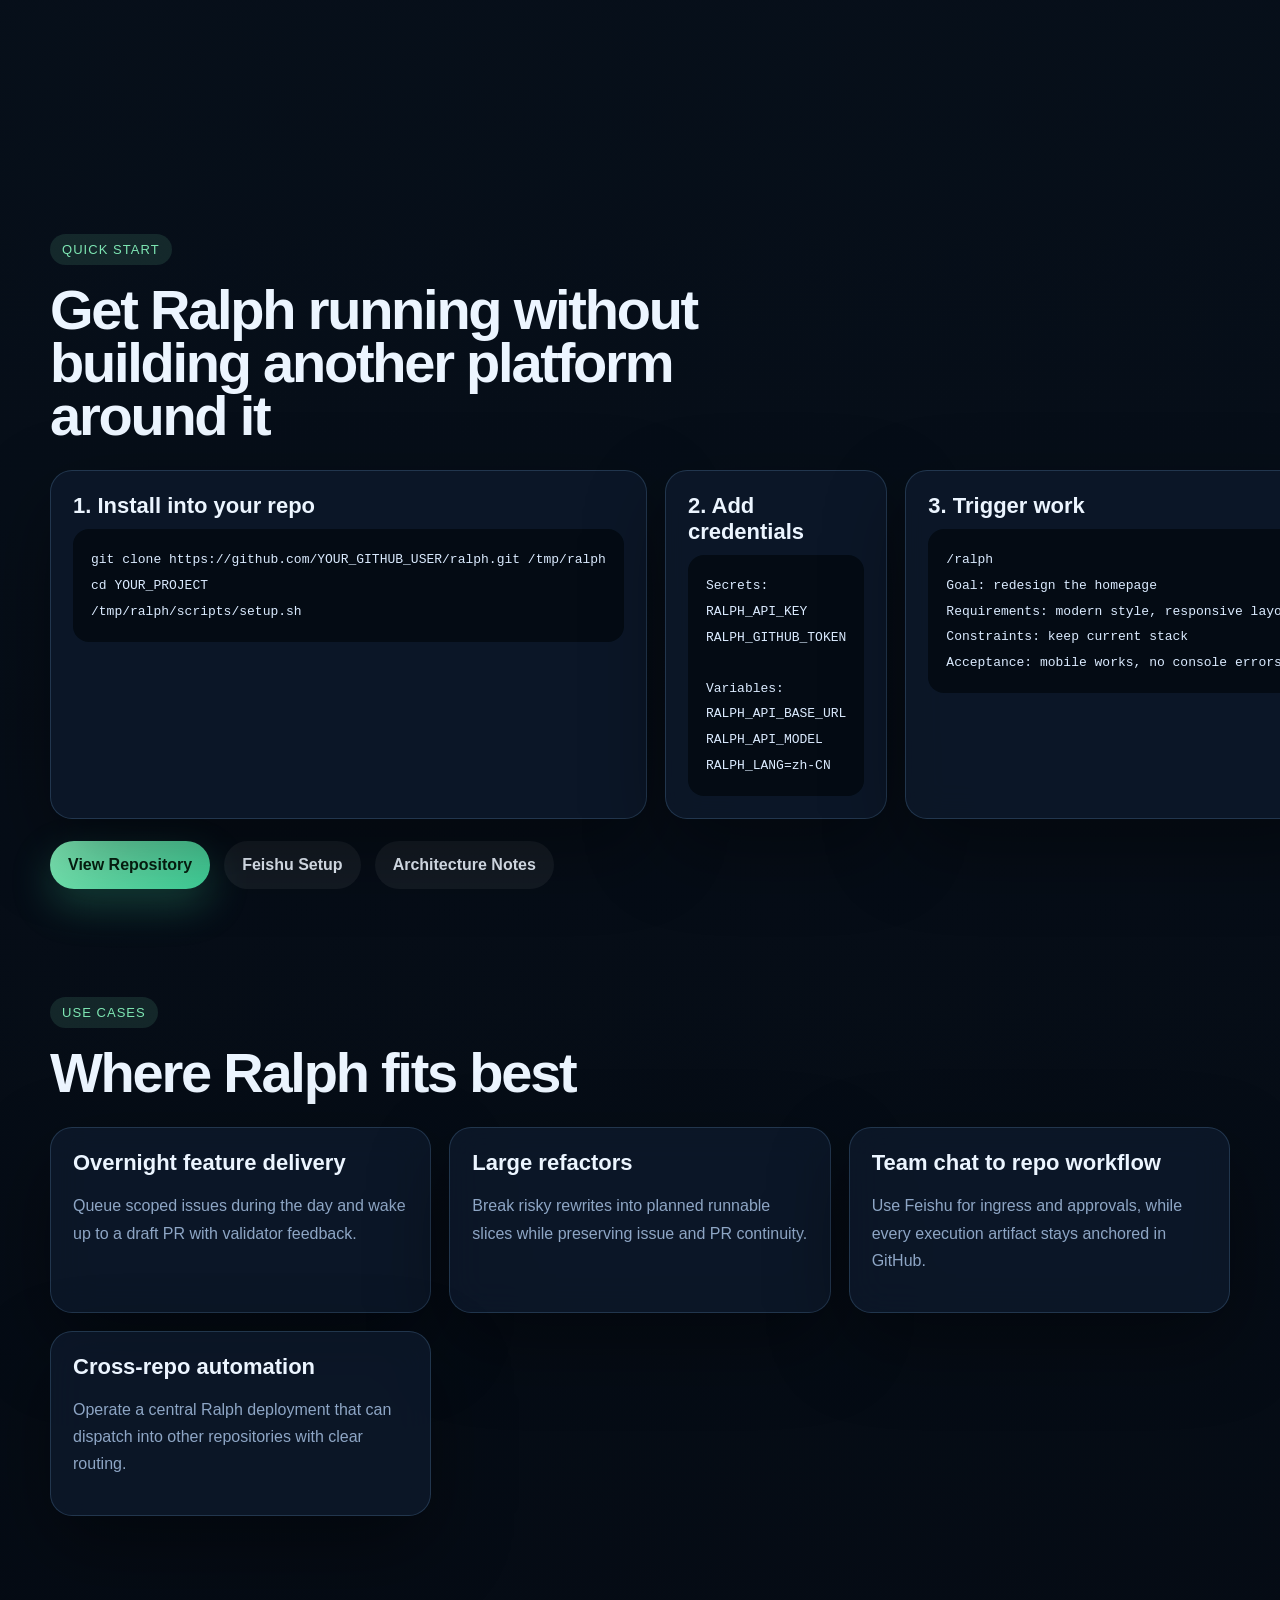
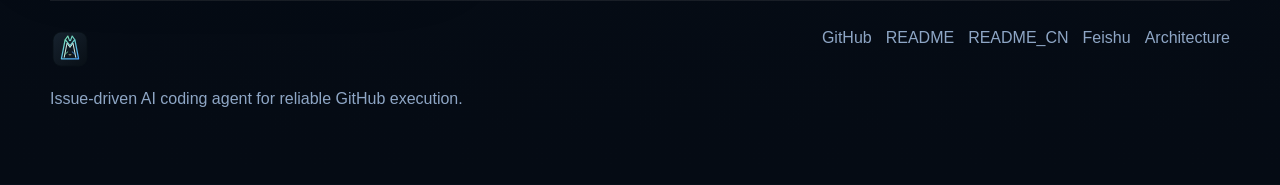
==== commit 7c0819cd: "feat: add Chinese product site" ====
--- a/docs/index.html
+++ b/docs/index.html
@@ -37,7 +37,7 @@
           <a href="#faq">FAQ</a>
         </nav>
         <div class="topbar-actions">
-          <a class="ghost-link" href="https://github.com/BearstOzawa/ralph/blob/main/README_CN.md">中文</a>
+          <a class="ghost-link" href="./zh/">中文</a>
           <a class="button button-secondary" href="https://github.com/BearstOzawa/ralph">GitHub</a>
         </div>
       </header>
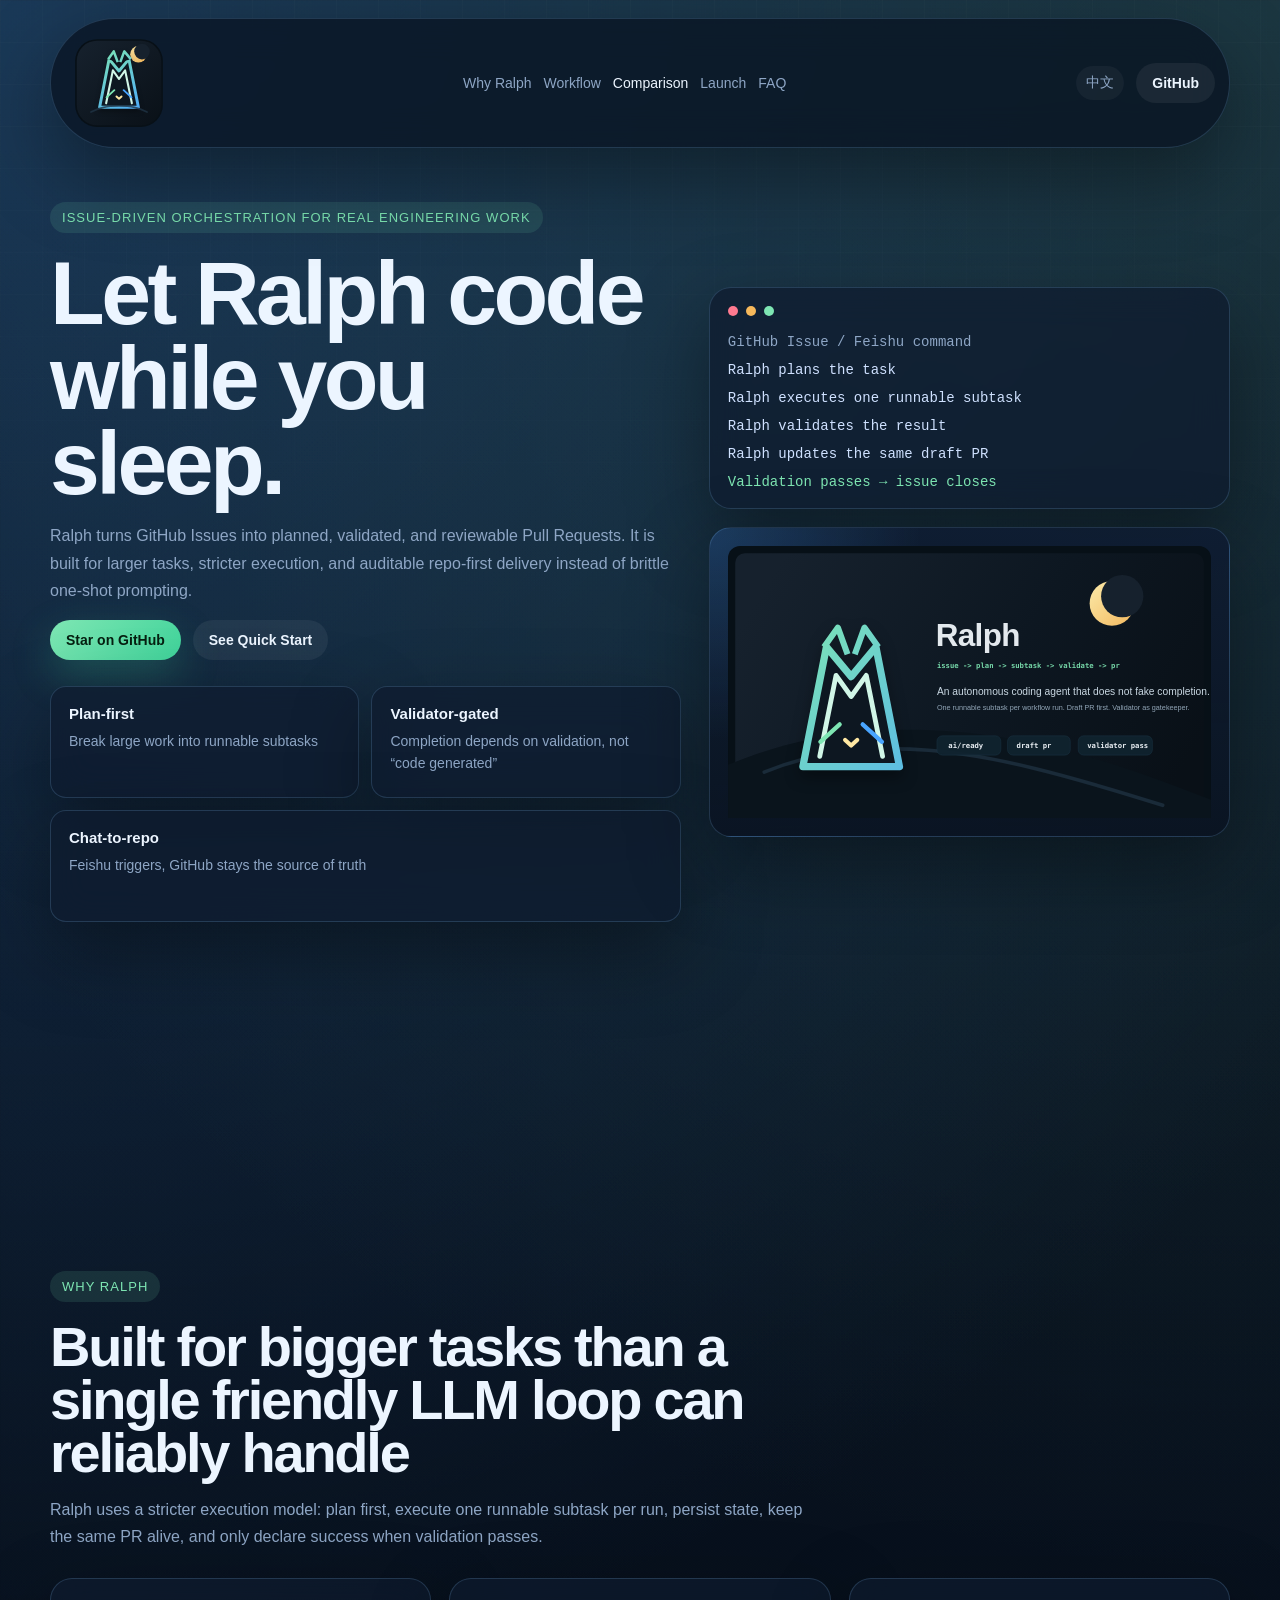
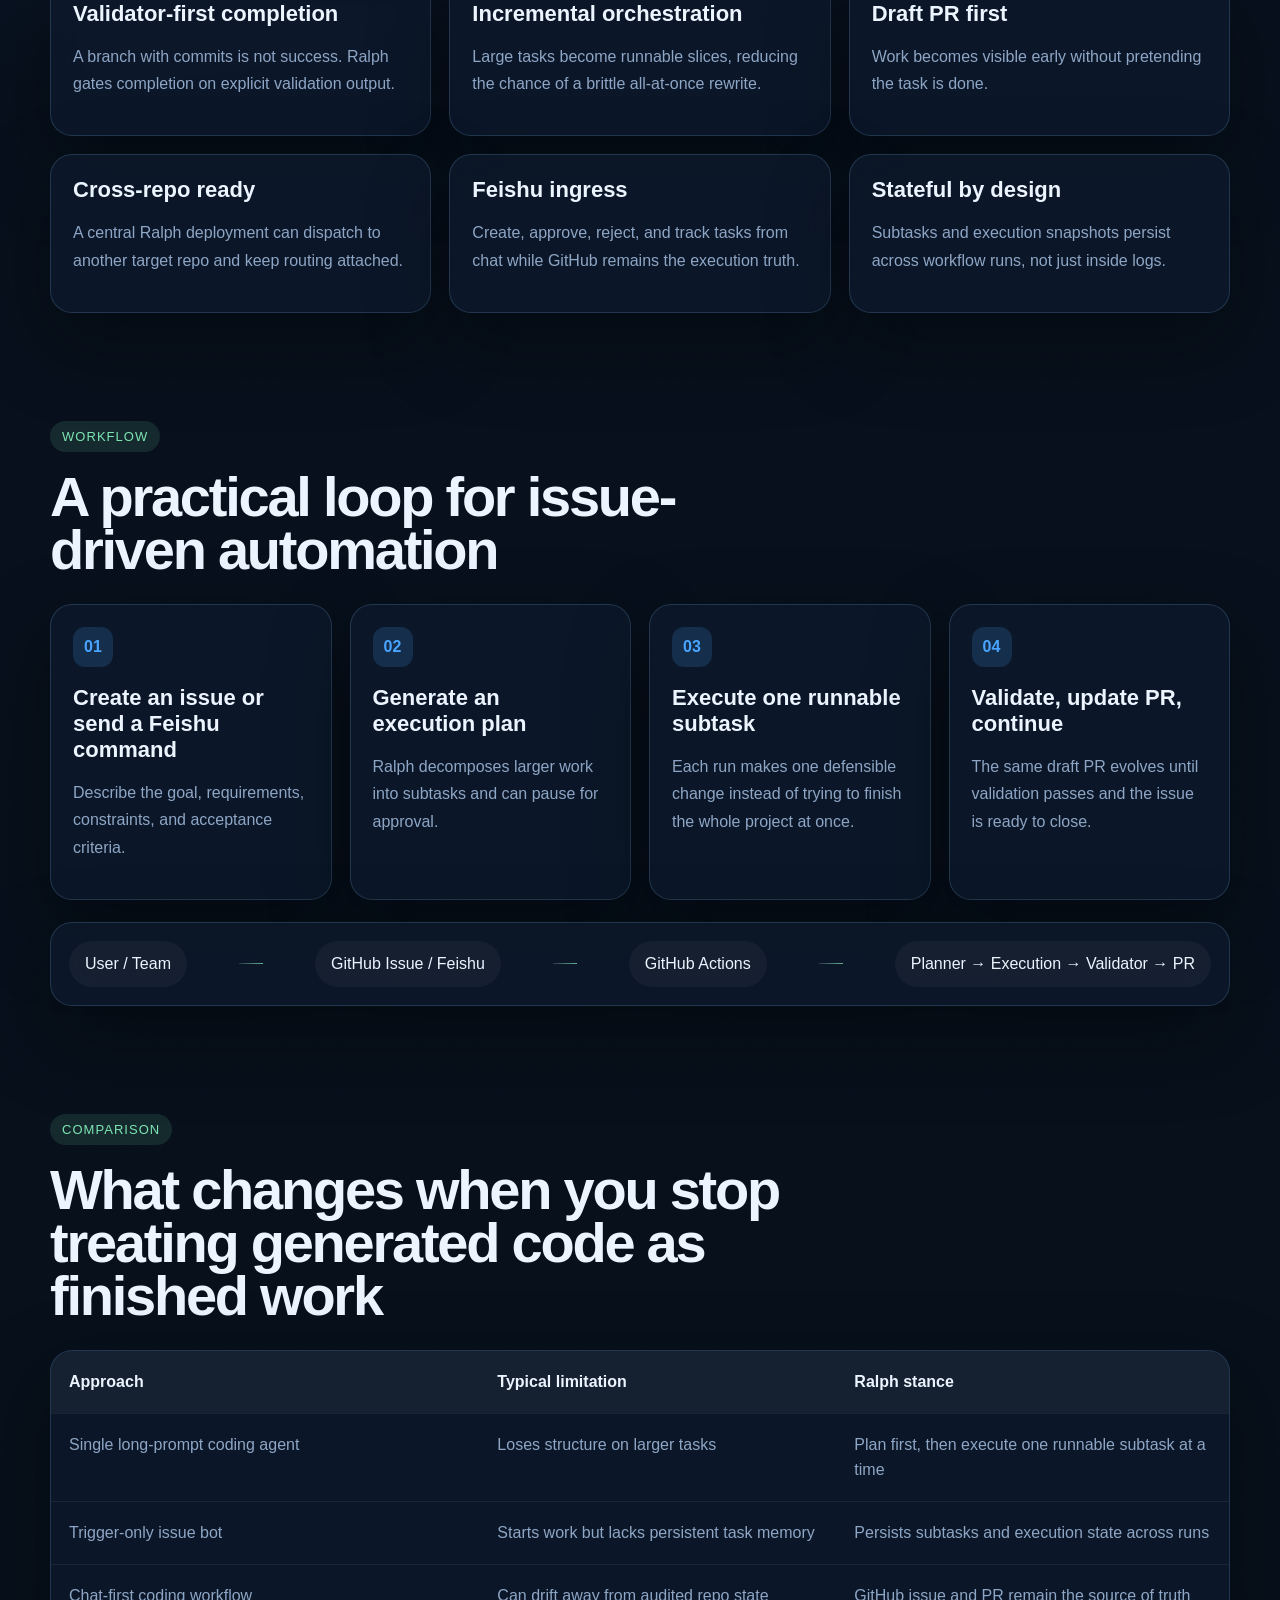
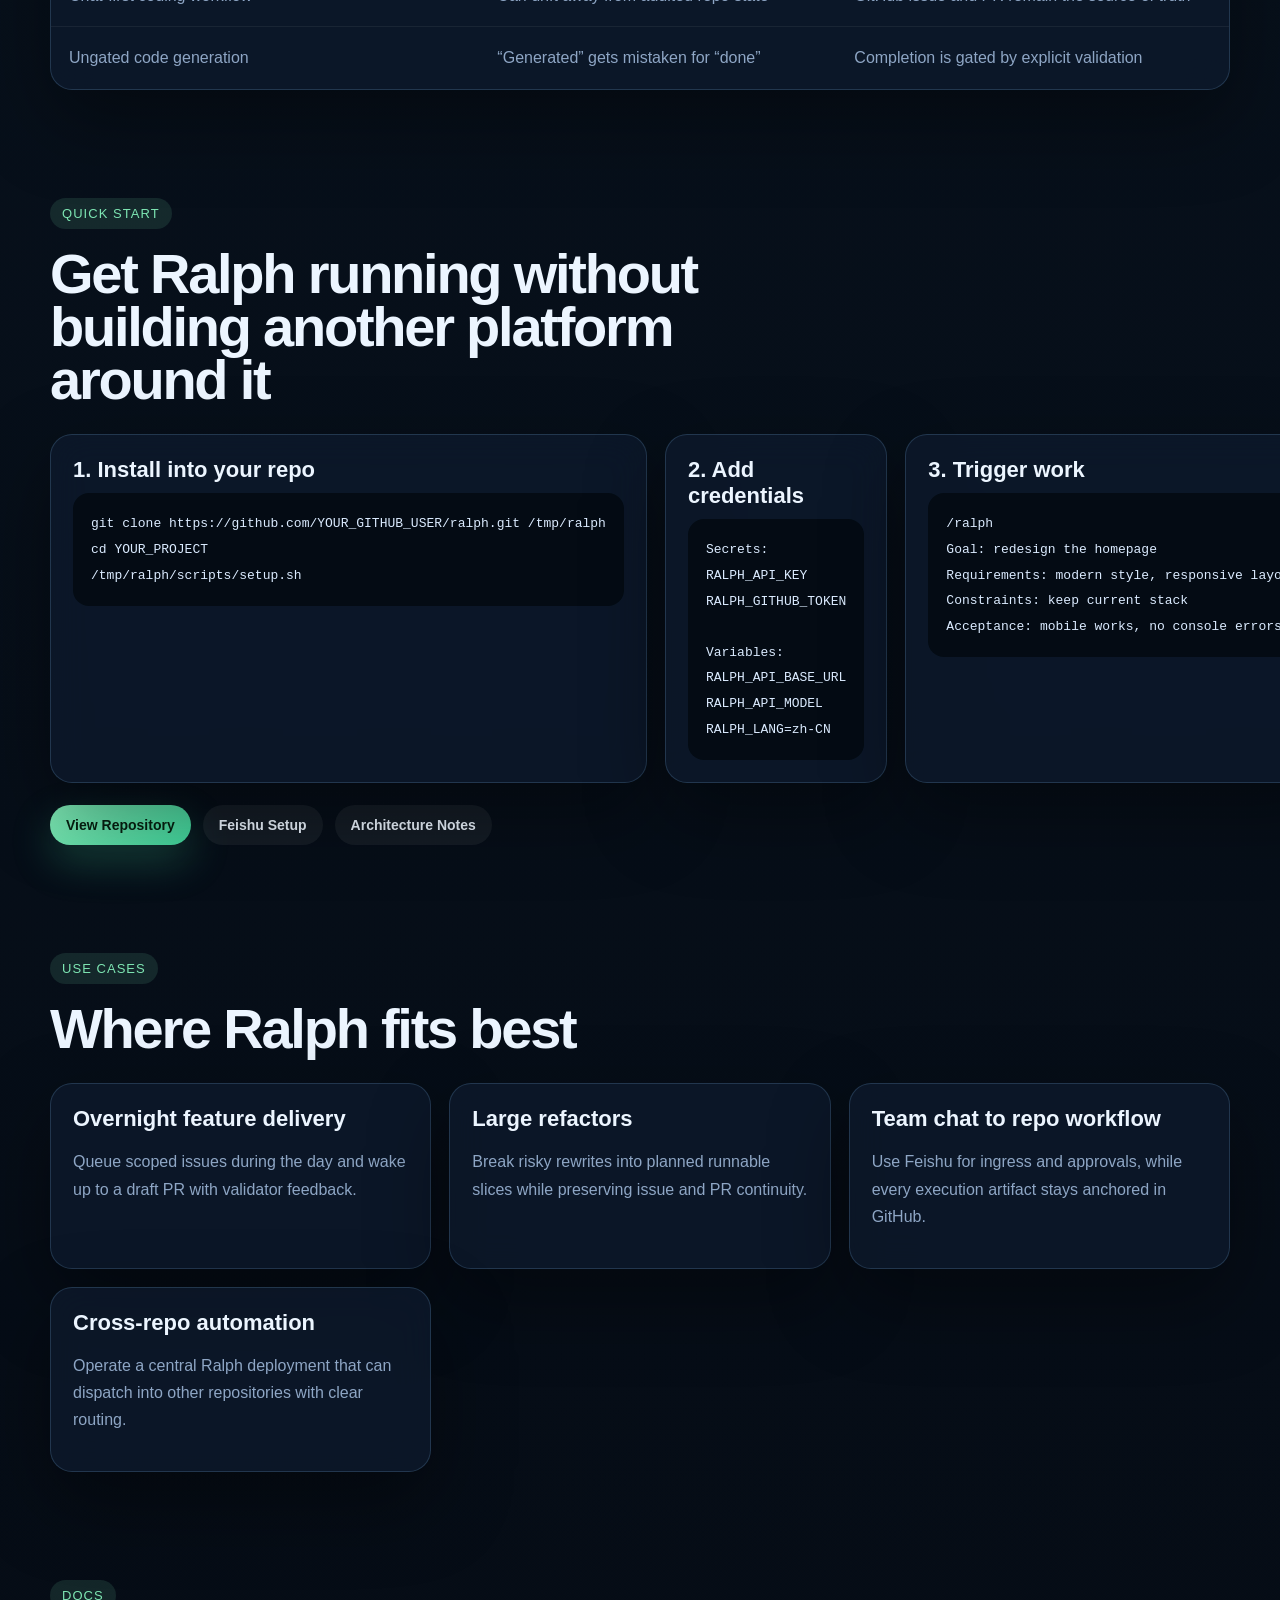
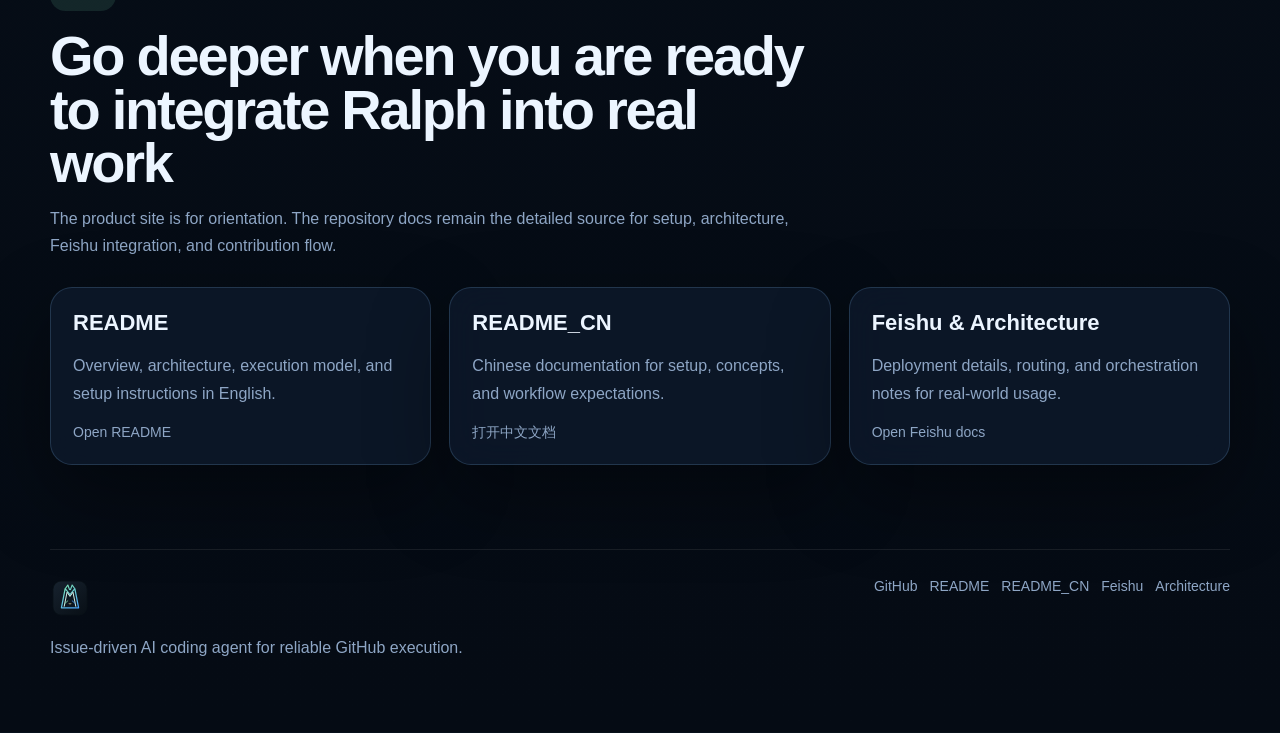
==== commit 816c270d: "feat: refine bilingual site navigation" ====
--- a/docs/index.html
+++ b/docs/index.html
@@ -37,7 +37,7 @@
           <a href="#faq">FAQ</a>
         </nav>
         <div class="topbar-actions">
-          <a class="ghost-link" href="./zh/">中文</a>
+          <a class="ghost-link lang-link" href="./zh/">中文</a>
           <a class="button button-secondary" href="https://github.com/BearstOzawa/ralph">GitHub</a>
         </div>
       </header>
@@ -265,6 +265,34 @@
             <article class="faq-card">
               <h3>Cross-repo automation</h3>
               <p>Operate a central Ralph deployment that can dispatch into other repositories with clear routing.</p>
+            </article>
+          </div>
+        </section>
+
+        <section class="section reveal" id="docs">
+          <div class="section-heading">
+            <div class="eyebrow">Docs</div>
+            <h2>Go deeper when you are ready to integrate Ralph into real work</h2>
+            <p>
+              The product site is for orientation. The repository docs remain the detailed source for setup,
+              architecture, Feishu integration, and contribution flow.
+            </p>
+          </div>
+          <div class="faq-grid">
+            <article class="faq-card">
+              <h3>README</h3>
+              <p>Overview, architecture, execution model, and setup instructions in English.</p>
+              <a class="ghost-link" href="https://github.com/BearstOzawa/ralph/blob/main/README.md">Open README</a>
+            </article>
+            <article class="faq-card">
+              <h3>README_CN</h3>
+              <p>Chinese documentation for setup, concepts, and workflow expectations.</p>
+              <a class="ghost-link" href="https://github.com/BearstOzawa/ralph/blob/main/README_CN.md">打开中文文档</a>
+            </article>
+            <article class="faq-card">
+              <h3>Feishu & Architecture</h3>
+              <p>Deployment details, routing, and orchestration notes for real-world usage.</p>
+              <a class="ghost-link" href="https://github.com/BearstOzawa/ralph/blob/main/feishu/README.md">Open Feishu docs</a>
             </article>
           </div>
         </section>
--- a/docs/styles.css
+++ b/docs/styles.css
@@ -70,9 +70,9 @@
   display: flex;
   align-items: center;
   justify-content: space-between;
-  gap: 24px;
+  gap: 18px;
   margin-top: 18px;
-  padding: 14px 18px;
+  padding: 10px 14px;
   border: 1px solid var(--border);
   border-radius: 999px;
   background: rgba(8, 17, 31, 0.72);
@@ -81,7 +81,7 @@
 }
 
 .brand img {
-  width: 126px;
+  width: 108px;
 }
 
 .nav,
@@ -92,14 +92,21 @@
 .hero-meta {
   display: flex;
   align-items: center;
-  gap: 14px;
+  gap: 12px;
 }
 
 .nav a,
 .ghost-link,
 .footer-links a {
   color: var(--muted);
+  font-size: 14px;
   transition: color 160ms ease;
+}
+
+.lang-link {
+  padding: 8px 10px;
+  border-radius: 999px;
+  background: rgba(255, 255, 255, 0.04);
 }
 
 .nav a:hover,
@@ -429,12 +436,13 @@
   display: inline-flex;
   align-items: center;
   justify-content: center;
-  min-height: 48px;
-  padding: 0 18px;
+  min-height: 40px;
+  padding: 0 16px;
   border-radius: 999px;
   background: linear-gradient(135deg, var(--primary), var(--primary-strong));
   color: #062011;
   font-weight: 700;
+  font-size: 14px;
   box-shadow: 0 16px 40px rgba(63, 211, 154, 0.26);
 }
 
@@ -508,7 +516,7 @@
 
   .topbar {
     flex-wrap: wrap;
-    border-radius: 28px;
+    border-radius: 24px;
   }
 
   .nav-toggle {
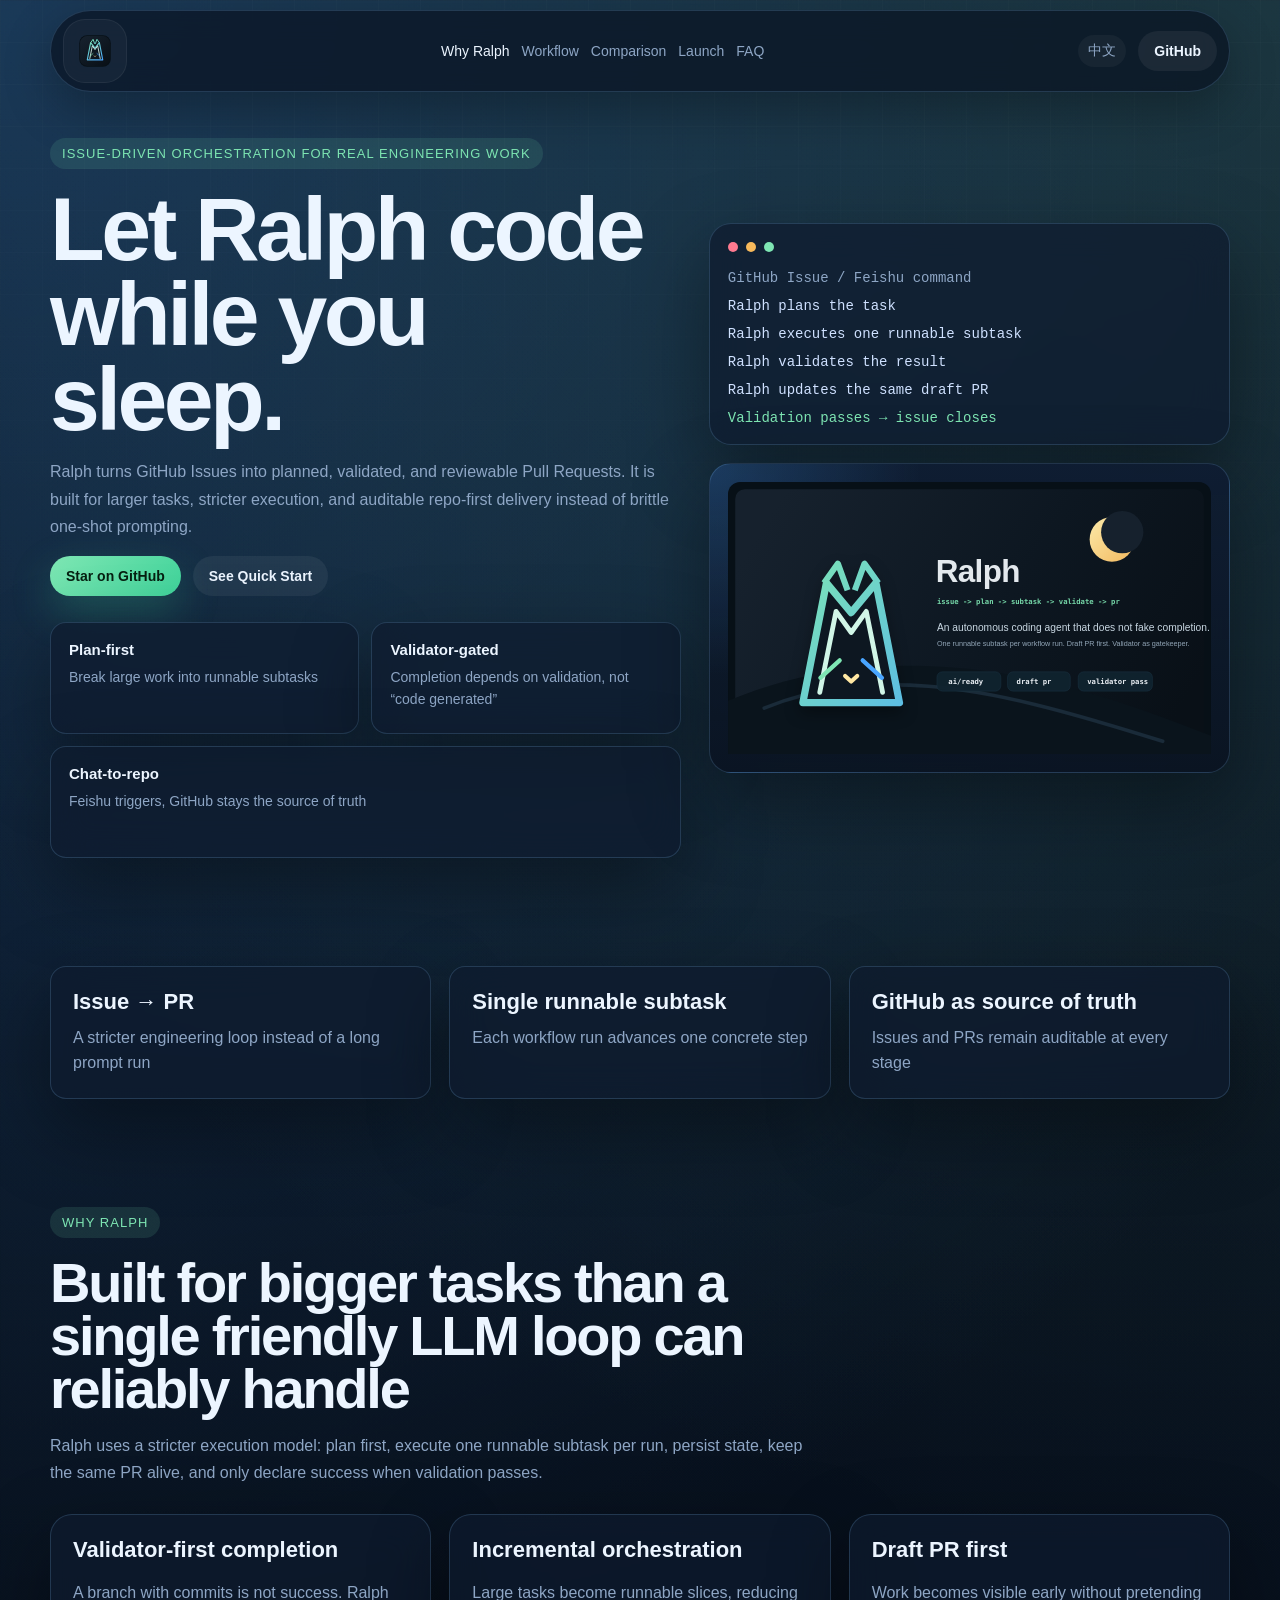
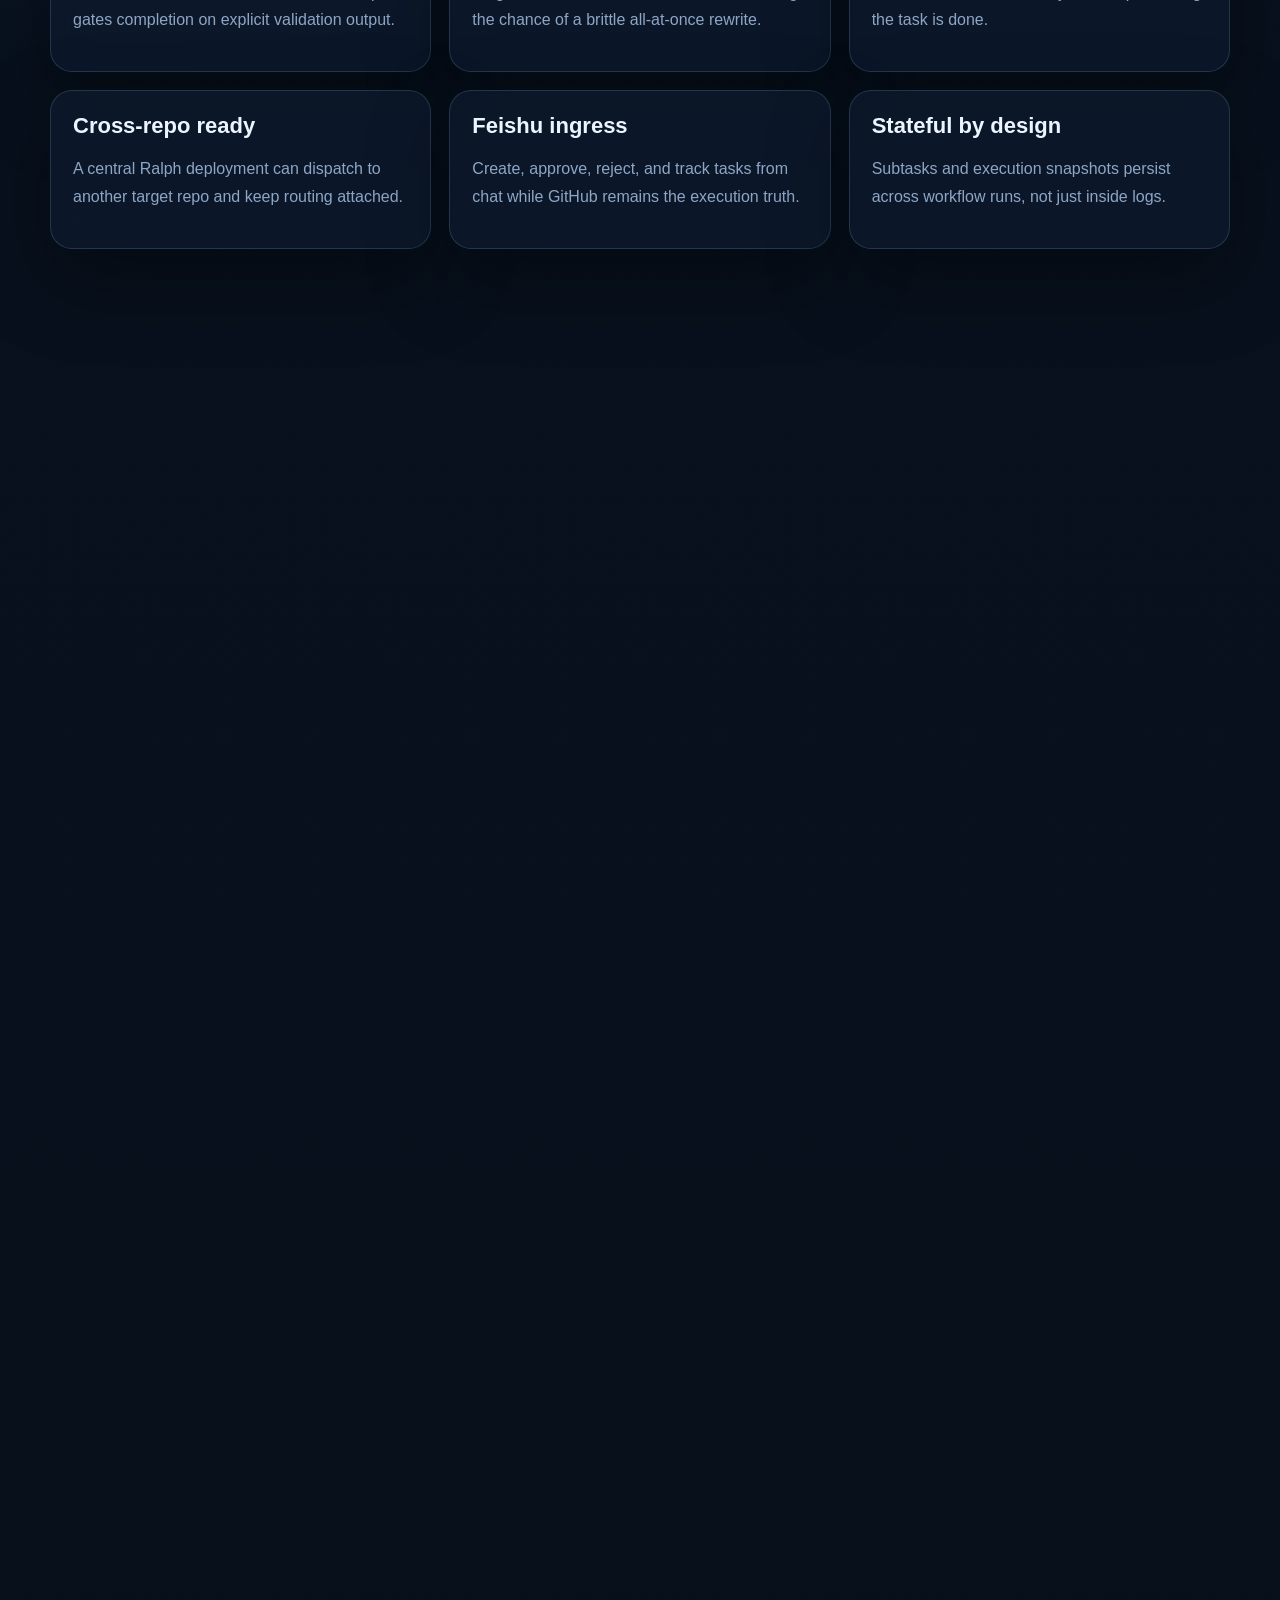
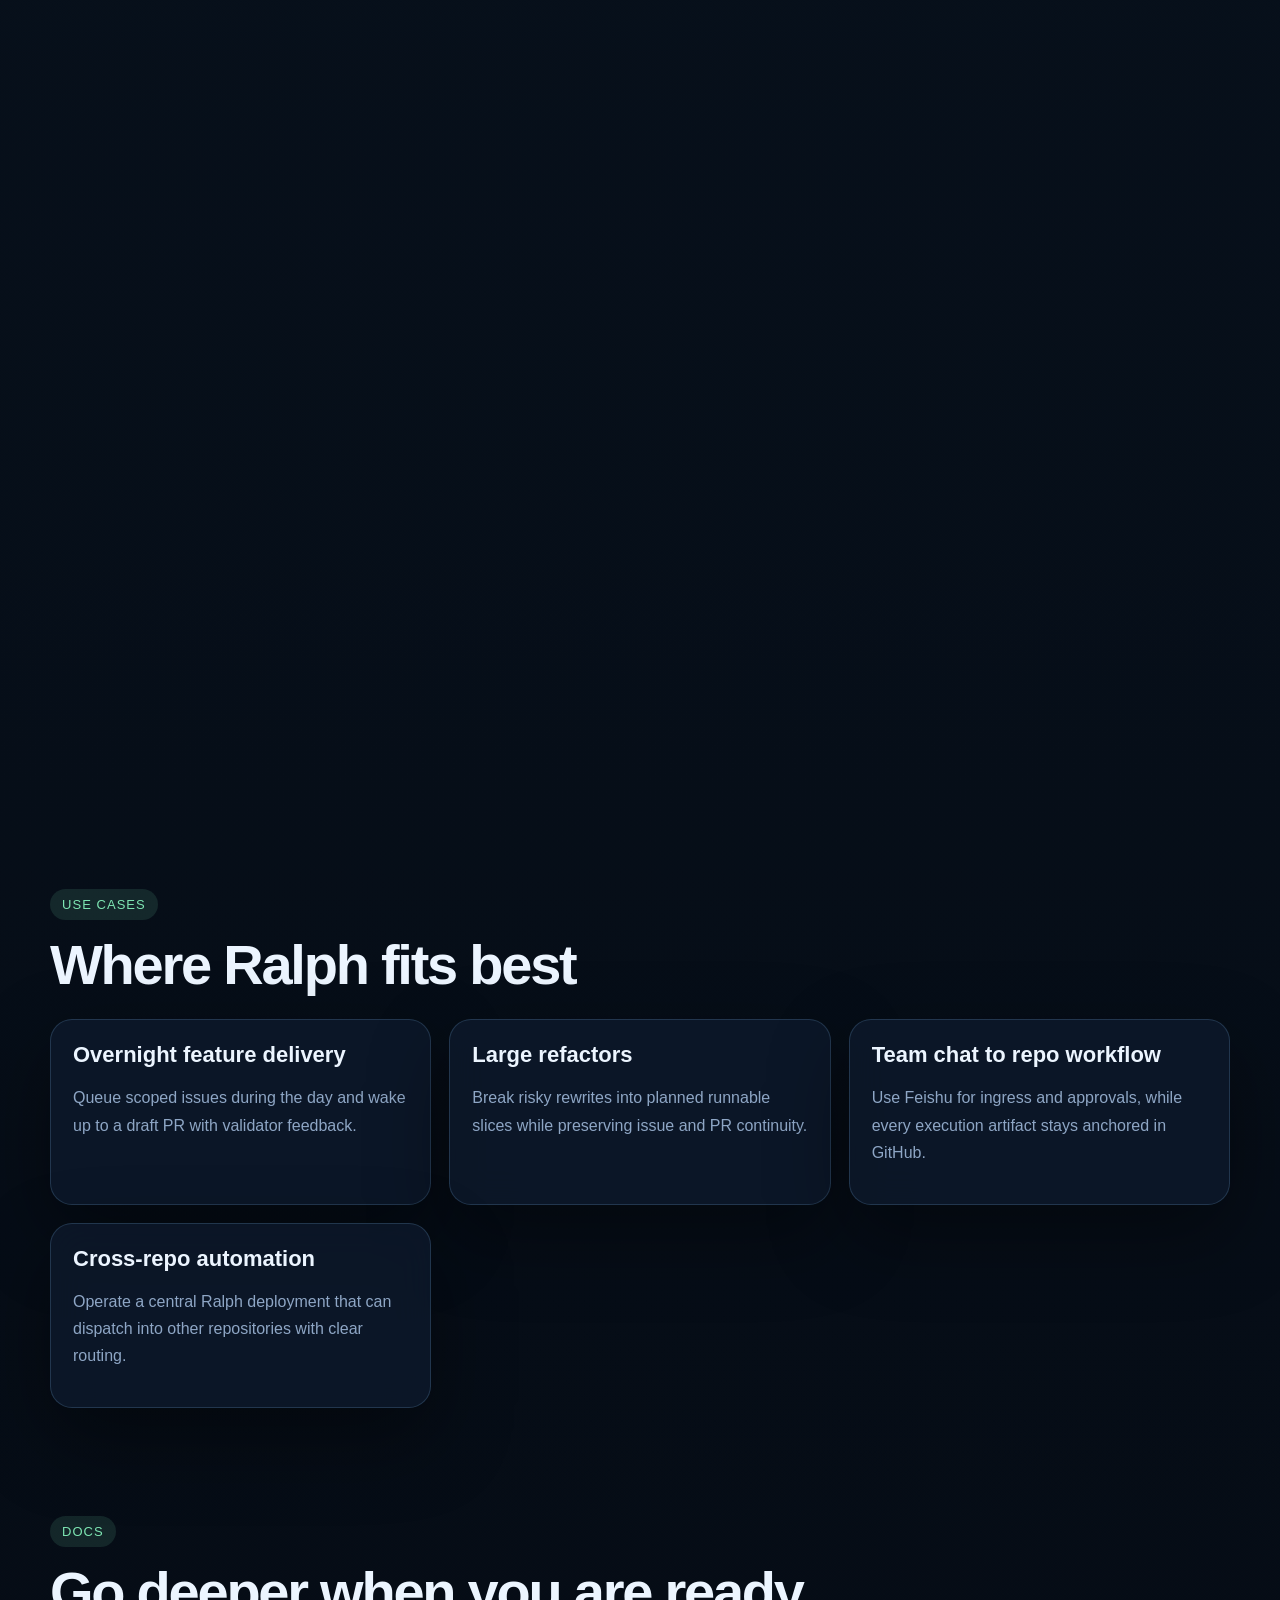
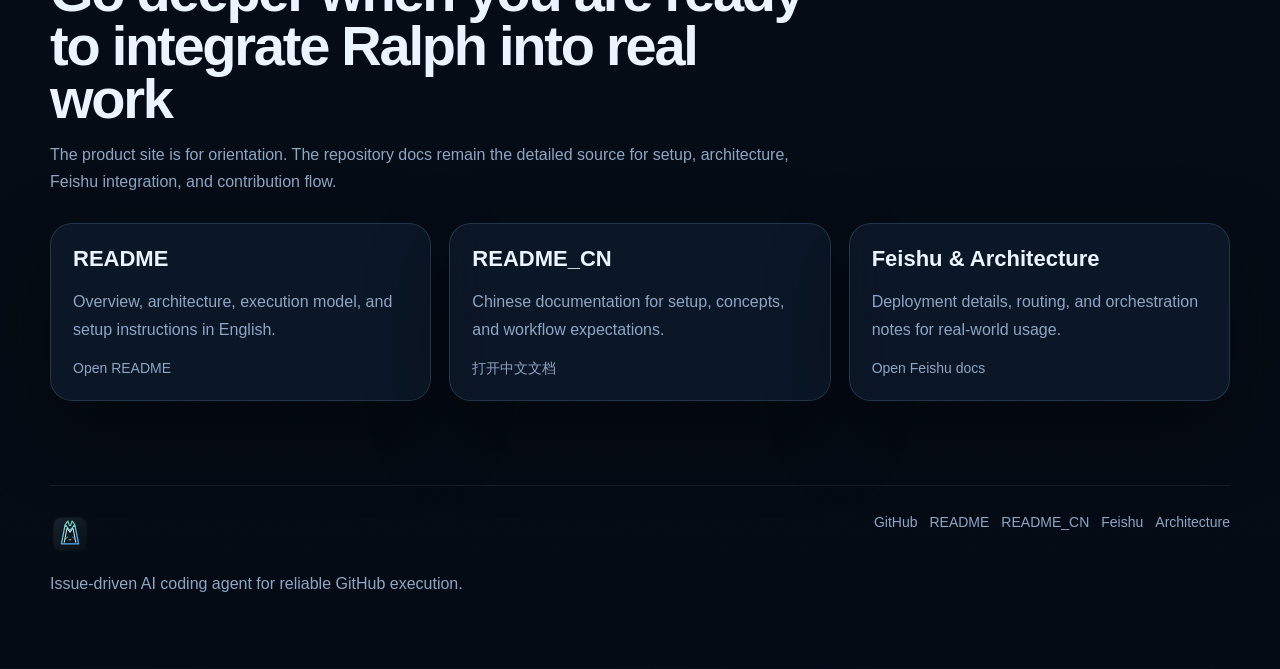
==== commit 4ff30dd9: "style: tune site header spacing" ====
--- a/docs/index.html
+++ b/docs/index.html
@@ -23,7 +23,7 @@
     <div class="site-shell">
       <header class="topbar" id="top">
         <a class="brand" href="#top" aria-label="Ralph home">
-          <img src="./brand/ralph-logo.svg" alt="Ralph" />
+          <img src="./brand/ralph-mark.svg" alt="Ralph" />
         </a>
         <button class="nav-toggle" type="button" aria-expanded="false" aria-label="Toggle navigation">
           <span></span>
--- a/docs/styles.css
+++ b/docs/styles.css
@@ -65,23 +65,36 @@
 
 .topbar {
   position: sticky;
-  top: 18px;
+  top: 10px;
   z-index: 10;
   display: flex;
   align-items: center;
   justify-content: space-between;
-  gap: 18px;
-  margin-top: 18px;
-  padding: 10px 14px;
+  gap: 16px;
+  margin-top: 10px;
+  margin-bottom: 28px;
+  padding: 8px 12px;
   border: 1px solid var(--border);
   border-radius: 999px;
-  background: rgba(8, 17, 31, 0.72);
-  backdrop-filter: blur(18px);
-  box-shadow: var(--shadow);
+  background: rgba(8, 17, 31, 0.68);
+  backdrop-filter: blur(14px);
+  box-shadow: 0 18px 48px rgba(0, 0, 0, 0.28);
+}
+
+.brand {
+  display: inline-flex;
+  align-items: center;
+  justify-content: center;
+  width: 64px;
+  height: 64px;
+  border-radius: 22px;
+  background: rgba(255, 255, 255, 0.04);
+  border: 1px solid rgba(255, 255, 255, 0.06);
 }
 
 .brand img {
-  width: 108px;
+  width: 36px;
+  height: 36px;
 }
 
 .nav,
@@ -104,7 +117,7 @@
 }
 
 .lang-link {
-  padding: 8px 10px;
+  padding: 7px 10px;
   border-radius: 999px;
   background: rgba(255, 255, 255, 0.04);
 }
@@ -142,6 +155,7 @@
   gap: 28px;
   align-items: center;
   min-height: calc(100vh - 138px);
+  padding-top: 18px;
 }
 
 .eyebrow {
@@ -517,6 +531,7 @@
   .topbar {
     flex-wrap: wrap;
     border-radius: 24px;
+    margin-bottom: 18px;
   }
 
   .nav-toggle {
